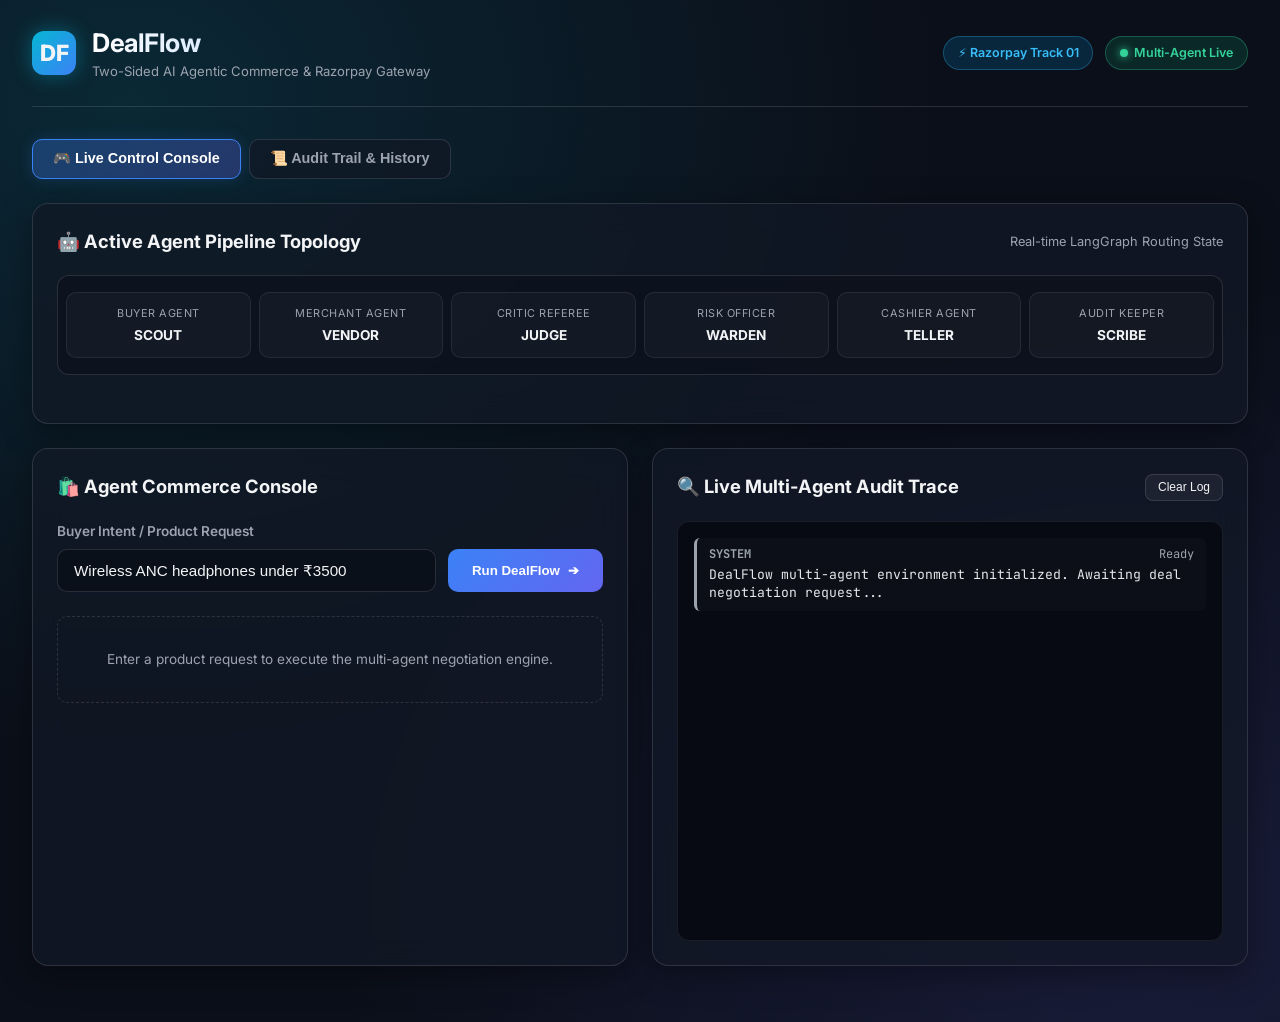
==== frontend/index.html @ 6ecedd01 "Initial commit of DealFlow platform for Razorpay AI Buildathon Track 01" ====
<!DOCTYPE html>
<html lang="en">
<head>
  <meta charset="UTF-8">
  <meta name="viewport" content="width=device-width, initial-scale=1.0">
  <title>DealFlow | Razorpay Agentic Commerce Platform</title>
  <link rel="stylesheet" href="styles.css">
  <link rel="preconnect" href="https://fonts.googleapis.com">
  <link rel="preconnect" href="https://fonts.gstatic.com" crossorigin>
  <link href="https://fonts.googleapis.com/css2?family=Inter:wght@400;500;600;700;800&family=JetBrains+Mono:wght@400;600;700&display=swap" rel="stylesheet">
</head>
<body>

  <div class="container">
    <!-- Header -->
    <header>
      <div class="logo-area">
        <div class="logo-icon">DF</div>
        <div class="logo-title">
          <h1>DealFlow</h1>
          <div class="logo-subtitle">Two-Sided AI Agentic Commerce & Razorpay Gateway</div>
        </div>
      </div>
      <div class="header-badges">
        <span class="badge badge-rzp">⚡ Razorpay Track 01</span>
        <span class="badge badge-live" id="llmStatusBadge"><span class="pulse-dot"></span> Multi-Agent Live</span>
      </div>
    </header>

    <!-- Navigation Tabs -->
    <div class="nav-tabs">
      <button class="tab-btn active" onclick="switchTab('dashboard')">🎮 Live Control Console</button>
      <button class="tab-btn" onclick="switchTab('history')">📜 Audit Trail & History</button>
    </div>

    <!-- TAB 1: Live Control Console -->
    <div id="tab-dashboard" class="tab-content">
      
      <!-- Multi-Agent Graph Diagram -->
      <div class="glass-card" style="margin-bottom: 1.5rem;">
        <div class="card-header">
          <div class="card-title">🤖 Active Agent Pipeline Topology</div>
          <span style="font-size: 0.8rem; color: var(--text-muted);">Real-time LangGraph Routing State</span>
        </div>

        <div class="agent-flow-graph">
          <div class="agent-node" id="node-SCOUT">
            <div class="node-role">Buyer Agent</div>
            <div class="node-name">SCOUT</div>
          </div>
          <div class="agent-node" id="node-VENDOR">
            <div class="node-role">Merchant Agent</div>
            <div class="node-name">VENDOR</div>
          </div>
          <div class="agent-node" id="node-JUDGE">
            <div class="node-role">Critic Referee</div>
            <div class="node-name">JUDGE</div>
          </div>
          <div class="agent-node" id="node-WARDEN">
            <div class="node-role">Risk Officer</div>
            <div class="node-name">WARDEN</div>
          </div>
          <div class="agent-node" id="node-TELLER">
            <div class="node-role">Cashier Agent</div>
            <div class="node-name">TELLER</div>
          </div>
          <div class="agent-node" id="node-SCRIBE">
            <div class="node-role">Audit Keeper</div>
            <div class="node-name">SCRIBE</div>
          </div>
        </div>
      </div>

      <!-- Main Layout Grid -->
      <div class="grid-main">
        
        <!-- Left Column: Input Console -->
        <div class="glass-card">
          <div class="card-header">
            <div class="card-title">🛍️ Agent Commerce Console</div>
          </div>

          <div class="prompt-area">
            <label for="promptInput">Buyer Intent / Product Request</label>
            <div class="input-group">
              <input type="text" id="promptInput" class="prompt-input" placeholder="e.g. Wireless ANC headphones under ₹3500" value="Wireless ANC headphones under ₹3500">
              <button id="negotiateBtn" class="btn-primary" onclick="runNegotiation()">
                <span>Run DealFlow</span> ➔
              </button>
            </div>
          </div>

          <!-- Negotiated Offer Output / Fallback Card -->
          <div id="outputArea" style="margin-top: 1.5rem;">
            <div style="font-size: 0.85rem; color: var(--text-muted); text-align: center; padding: 2rem; border: 1px dashed var(--border-glass); border-radius: 10px;">
              Enter a product request to execute the multi-agent negotiation engine.
            </div>
          </div>
        </div>

        <!-- Right Column: Live Decision Trace Log -->
        <div class="glass-card">
          <div class="card-header">
            <div class="card-title">🔍 Live Multi-Agent Audit Trace</div>
            <button class="chip-btn" onclick="clearConsole()" style="font-size: 0.75rem;">Clear Log</button>
          </div>

          <div id="logConsole" class="log-console">
            <div class="log-entry SYSTEM">
              <div class="log-header">
                <span class="log-agent">SYSTEM</span>
                <span>Ready</span>
              </div>
              <div class="log-msg">DealFlow multi-agent environment initialized. Awaiting deal negotiation request...</div>
            </div>
          </div>
        </div>

      </div>
    </div>

    <!-- TAB 2: Audit Trail & History -->
    <div id="tab-history" class="tab-content hidden">
      <div class="glass-card">
        <div class="card-header">
          <div class="card-title">📜 Historical Negotiation Audit Trail</div>
          <button class="btn-primary" onclick="loadHistory()" style="padding: 0.4rem 1rem; font-size: 0.82rem;">Refresh DB</button>
        </div>

        <table class="history-table">
          <thead>
            <tr>
              <th>ID</th>
              <th>Prompt</th>
              <th>Status</th>
              <th>Price (INR)</th>
              <th>Razorpay Order</th>
              <th>Loops</th>
              <th>Timestamp</th>
            </tr>
          </thead>
          <tbody id="historyBody">
            <tr>
              <td colspan="7" style="text-align: center; color: var(--text-muted); padding: 2rem;">Loading audit records from SQLite...</td>
            </tr>
          </tbody>
        </table>
      </div>
    </div>

  </div>

  <script src="app.js"></script>
</body>
</html>
---- frontend/styles.css ----
/* DealFlow Glassmorphic Design System - Dark Mode */
:root {
  --bg-dark: #0b0f19;
  --bg-card: rgba(18, 24, 38, 0.75);
  --bg-card-hover: rgba(26, 34, 54, 0.85);
  --border-glass: rgba(255, 255, 255, 0.12);
  --text-main: #f3f4f6;
  --text-muted: #9ca3af;
  --accent-cyan: #06b6d4;
  --accent-blue: #3b82f6;
  --accent-indigo: #6366f1;
  --accent-green: #10b981;
  --accent-amber: #f59e0b;
  --accent-rose: #f43f5e;
  --razorpay-blue: #0c2340;
  --razorpay-glow: #0284c7;
  --font-sans: 'Inter', system-ui, -apple-system, BlinkMacSystemFont, 'Segoe UI', Roboto, sans-serif;
  --font-mono: 'JetBrains Mono', 'Fira Code', Consolas, monospace;
}

* {
  box-sizing: border-box;
  margin: 0;
  padding: 0;
}

body {
  background-color: var(--bg-dark);
  background-image: 
    radial-gradient(at 10% 10%, rgba(6, 182, 212, 0.15) 0px, transparent 50%),
    radial-gradient(at 90% 90%, rgba(99, 102, 241, 0.15) 0px, transparent 50%);
  color: var(--text-main);
  font-family: var(--font-sans);
  min-height: 100vh;
  line-height: 1.5;
}

.container {
  max-width: 1400px;
  margin: 0 auto;
  padding: 1.5rem 2rem;
}

/* Header */
header {
  display: flex;
  justify-content: space-between;
  align-items: center;
  padding-bottom: 1.5rem;
  border-bottom: 1px solid var(--border-glass);
  margin-bottom: 2rem;
}

.logo-area {
  display: flex;
  align-items: center;
  gap: 1rem;
}

.logo-icon {
  width: 44px;
  height: 44px;
  background: linear-gradient(135deg, var(--accent-cyan), var(--accent-blue));
  border-radius: 12px;
  display: flex;
  align-items: center;
  justify-content: center;
  font-weight: 800;
  font-size: 1.4rem;
  box-shadow: 0 0 20px rgba(6, 182, 212, 0.4);
}

.logo-title h1 {
  font-size: 1.6rem;
  font-weight: 700;
  letter-spacing: -0.5px;
  background: linear-gradient(to right, #ffffff, #93c5fd);
  -webkit-background-clip: text;
  -webkit-text-fill-color: transparent;
}

.logo-subtitle {
  font-size: 0.82rem;
  color: var(--text-muted);
}

.header-badges {
  display: flex;
  align-items: center;
  gap: 0.75rem;
}

.badge {
  padding: 0.4rem 0.85rem;
  border-radius: 9999px;
  font-size: 0.78rem;
  font-weight: 600;
  display: inline-flex;
  align-items: center;
  gap: 0.4rem;
}

.badge-rzp {
  background: rgba(2, 132, 199, 0.2);
  color: #38bdf8;
  border: 1px solid rgba(56, 189, 248, 0.3);
}

.badge-live {
  background: rgba(16, 185, 129, 0.15);
  color: #34d399;
  border: 1px solid rgba(52, 211, 153, 0.3);
}

.pulse-dot {
  width: 8px;
  height: 8px;
  background-color: #34d399;
  border-radius: 50%;
  box-shadow: 0 0 8px #34d399;
  animation: pulse 1.8s infinite;
}

@keyframes pulse {
  0% { opacity: 0.4; transform: scale(0.9); }
  50% { opacity: 1; transform: scale(1.15); }
  100% { opacity: 0.4; transform: scale(0.9); }
}

/* Nav Tabs */
.nav-tabs {
  display: flex;
  gap: 0.5rem;
  margin-bottom: 1.5rem;
}

.tab-btn {
  background: var(--bg-card);
  border: 1px solid var(--border-glass);
  color: var(--text-muted);
  padding: 0.65rem 1.25rem;
  border-radius: 10px;
  cursor: pointer;
  font-size: 0.9rem;
  font-weight: 600;
  transition: all 0.2s ease;
}

.tab-btn:hover {
  color: var(--text-main);
  background: var(--bg-card-hover);
}

.tab-btn.active {
  color: #ffffff;
  background: linear-gradient(135deg, rgba(59, 130, 246, 0.3), rgba(99, 102, 241, 0.3));
  border-color: var(--accent-blue);
  box-shadow: 0 0 15px rgba(59, 130, 246, 0.2);
}

/* Layout Grid */
.grid-main {
  display: grid;
  grid-template-columns: 1fr 1fr;
  gap: 1.5rem;
  margin-bottom: 2rem;
}

@media (max-width: 1024px) {
  .grid-main {
    grid-template-columns: 1fr;
  }
}

/* Glass Card */
.glass-card {
  background: var(--bg-card);
  backdrop-filter: blur(16px);
  -webkit-backdrop-filter: blur(16px);
  border: 1px solid var(--border-glass);
  border-radius: 16px;
  padding: 1.5rem;
  box-shadow: 0 8px 32px 0 rgba(0, 0, 0, 0.37);
}

.card-header {
  display: flex;
  justify-content: space-between;
  align-items: center;
  margin-bottom: 1.25rem;
}

.card-title {
  font-size: 1.15rem;
  font-weight: 700;
  display: flex;
  align-items: center;
  gap: 0.5rem;
}

/* Multi-Agent Graph Diagram */
.agent-flow-graph {
  display: grid;
  grid-template-columns: repeat(6, 1fr);
  gap: 0.5rem;
  background: rgba(11, 15, 25, 0.6);
  border: 1px solid var(--border-glass);
  border-radius: 12px;
  padding: 1rem 0.5rem;
  margin-bottom: 1.5rem;
}

.agent-node {
  background: rgba(255, 255, 255, 0.03);
  border: 1px solid rgba(255, 255, 255, 0.08);
  border-radius: 10px;
  padding: 0.75rem 0.4rem;
  text-align: center;
  transition: all 0.3s ease;
  position: relative;
}

.agent-node .node-role {
  font-size: 0.68rem;
  color: var(--text-muted);
  text-transform: uppercase;
  letter-spacing: 0.5px;
}

.agent-node .node-name {
  font-size: 0.85rem;
  font-weight: 700;
  margin-top: 0.2rem;
}

.agent-node.active {
  border-color: var(--accent-cyan);
  background: rgba(6, 182, 212, 0.15);
  box-shadow: 0 0 15px rgba(6, 182, 212, 0.4);
  transform: translateY(-2px);
}

.agent-node.active .node-name {
  color: #67e8f9;
}

.agent-node.done {
  border-color: var(--accent-green);
  background: rgba(16, 185, 129, 0.1);
}

.agent-node.vetoed {
  border-color: var(--accent-rose);
  background: rgba(244, 63, 94, 0.15);
}

/* Prompt Form */
.prompt-area {
  margin-bottom: 1.25rem;
}

.prompt-area label {
  display: block;
  font-size: 0.85rem;
  font-weight: 600;
  color: var(--text-muted);
  margin-bottom: 0.5rem;
}

.input-group {
  display: flex;
  gap: 0.75rem;
}

.prompt-input {
  flex: 1;
  background: rgba(11, 15, 25, 0.8);
  border: 1px solid var(--border-glass);
  border-radius: 10px;
  padding: 0.75rem 1rem;
  color: var(--text-main);
  font-size: 0.95rem;
  outline: none;
  transition: border-color 0.2s;
}

.prompt-input:focus {
  border-color: var(--accent-cyan);
  box-shadow: 0 0 10px rgba(6, 182, 212, 0.2);
}

.btn-primary {
  background: linear-gradient(135deg, var(--accent-blue), var(--accent-indigo));
  border: none;
  color: #ffffff;
  padding: 0.75rem 1.5rem;
  border-radius: 10px;
  font-weight: 600;
  cursor: pointer;
  transition: all 0.2s ease;
  display: flex;
  align-items: center;
  gap: 0.5rem;
}

.btn-primary:hover {
  opacity: 0.92;
  box-shadow: 0 0 20px rgba(59, 130, 246, 0.4);
  transform: translateY(-1px);
}

.btn-primary:disabled {
  opacity: 0.5;
  cursor: not-allowed;
}

/* Scenario Chips */
.presets-label {
  font-size: 0.78rem;
  color: var(--text-muted);
  margin-bottom: 0.5rem;
}

.presets-container {
  display: flex;
  flex-wrap: wrap;
  gap: 0.5rem;
  margin-bottom: 1.25rem;
}

.chip-btn {
  background: rgba(255, 255, 255, 0.05);
  border: 1px solid var(--border-glass);
  color: var(--text-main);
  padding: 0.35rem 0.75rem;
  border-radius: 8px;
  font-size: 0.8rem;
  cursor: pointer;
  transition: all 0.2s ease;
}

.chip-btn:hover {
  background: rgba(255, 255, 255, 0.12);
  border-color: var(--accent-cyan);
}

/* Simulation Controls */
.sim-controls {
  display: flex;
  gap: 1.25rem;
  background: rgba(11, 15, 25, 0.5);
  padding: 0.75rem 1rem;
  border-radius: 10px;
  border: 1px dashed var(--border-glass);
}

.checkbox-label {
  display: flex;
  align-items: center;
  gap: 0.5rem;
  font-size: 0.82rem;
  color: var(--text-muted);
  cursor: pointer;
}

.checkbox-label input {
  accent-color: var(--accent-cyan);
  width: 16px;
  height: 16px;
}

/* Log Console */
.log-console {
  background: #070a12;
  border: 1px solid rgba(255, 255, 255, 0.08);
  border-radius: 12px;
  padding: 1rem;
  font-family: var(--font-mono);
  font-size: 0.82rem;
  height: 420px;
  overflow-y: auto;
  display: flex;
  flex-direction: column;
  gap: 0.6rem;
}

.log-entry {
  padding: 0.5rem 0.75rem;
  border-radius: 6px;
  background: rgba(255, 255, 255, 0.02);
  border-left: 3px solid var(--border-glass);
  line-height: 1.4;
}

.log-entry.SCOUT { border-left-color: var(--accent-cyan); }
.log-entry.VENDOR { border-left-color: var(--accent-blue); }
.log-entry.JUDGE { border-left-color: var(--accent-amber); }
.log-entry.WARDEN { border-left-color: var(--accent-indigo); }
.log-entry.TELLER { border-left-color: var(--accent-green); }
.log-entry.SCRIBE { border-left-color: #a855f7; }
.log-entry.SYSTEM { border-left-color: var(--text-muted); }
.log-entry.ERROR { border-left-color: var(--accent-rose); background: rgba(244, 63, 94, 0.08); }

.log-header {
  display: flex;
  justify-content: space-between;
  font-size: 0.75rem;
  color: var(--text-muted);
  margin-bottom: 0.2rem;
}

.log-agent {
  font-weight: 700;
}

.log-entry.SCOUT .log-agent { color: var(--accent-cyan); }
.log-entry.VENDOR .log-agent { color: var(--accent-blue); }
.log-entry.JUDGE .log-agent { color: var(--accent-amber); }
.log-entry.WARDEN .log-agent { color: var(--accent-indigo); }
.log-entry.TELLER .log-agent { color: var(--accent-green); }

.log-msg {
  color: #e5e7eb;
}

/* Result Offer Card */
.offer-card {
  background: linear-gradient(135deg, rgba(12, 35, 64, 0.6), rgba(18, 24, 38, 0.8));
  border: 1px solid rgba(56, 189, 248, 0.3);
  border-radius: 12px;
  padding: 1.25rem;
  margin-top: 1rem;
}

.offer-header {
  display: flex;
  justify-content: space-between;
  align-items: center;
  border-bottom: 1px solid var(--border-glass);
  padding-bottom: 0.75rem;
  margin-bottom: 0.75rem;
}

.product-row {
  display: flex;
  justify-content: space-between;
  align-items: center;
  margin-bottom: 0.5rem;
}

.product-name {
  font-size: 0.95rem;
  font-weight: 600;
}

.product-price {
  font-weight: 700;
  color: #38bdf8;
}

.upsell-box {
  background: rgba(6, 182, 212, 0.08);
  border: 1px dashed rgba(6, 182, 212, 0.3);
  border-radius: 8px;
  padding: 0.75rem;
  margin: 0.75rem 0;
}

.upsell-tag {
  font-size: 0.7rem;
  background: var(--accent-cyan);
  color: #000;
  font-weight: 800;
  padding: 0.15rem 0.4rem;
  border-radius: 4px;
  text-transform: uppercase;
  margin-bottom: 0.3rem;
  display: inline-block;
}

.total-row {
  display: flex;
  justify-content: space-between;
  align-items: center;
  font-size: 1.15rem;
  font-weight: 800;
  margin-top: 1rem;
  padding-top: 0.75rem;
  border-top: 1px solid var(--border-glass);
}

.total-amount {
  color: #34d399;
  font-size: 1.3rem;
}

.pay-btn {
  display: block;
  width: 100%;
  text-align: center;
  background: linear-gradient(135deg, #0284c7, #2563eb);
  color: #ffffff;
  font-weight: 700;
  padding: 0.85rem;
  border-radius: 10px;
  text-decoration: none;
  margin-top: 1rem;
  box-shadow: 0 0 20px rgba(2, 132, 199, 0.4);
  transition: all 0.2s ease;
}

.pay-btn:hover {
  background: linear-gradient(135deg, #0369a1, #1d4ed8);
  box-shadow: 0 0 25px rgba(2, 132, 199, 0.6);
}

.alert-fallback {
  background: rgba(244, 63, 94, 0.12);
  border: 1px solid rgba(244, 63, 94, 0.4);
  border-radius: 10px;
  padding: 1rem;
  color: #fecdd3;
  font-size: 0.88rem;
  margin-top: 1rem;
}

/* History Table */
.history-table {
  width: 100%;
  border-collapse: collapse;
  margin-top: 1rem;
}

.history-table th, .history-table td {
  padding: 0.75rem 1rem;
  text-align: left;
  border-bottom: 1px solid var(--border-glass);
  font-size: 0.85rem;
}

.history-table th {
  color: var(--text-muted);
  font-weight: 600;
}

/* Pitch Tab Q&A Accordion */
.pitch-card {
  background: var(--bg-card);
  border: 1px solid var(--border-glass);
  border-radius: 16px;
  padding: 2rem;
}

.pitch-section {
  margin-bottom: 2rem;
}

.pitch-section h3 {
  font-size: 1.25rem;
  color: #38bdf8;
  margin-bottom: 0.75rem;
  display: flex;
  align-items: center;
  gap: 0.5rem;
}

.pitch-grid {
  display: grid;
  grid-template-columns: repeat(auto-fit, minmax(300px, 1fr));
  gap: 1rem;
  margin-top: 1rem;
}

.pitch-box {
  background: rgba(11, 15, 25, 0.6);
  border: 1px solid var(--border-glass);
  border-radius: 12px;
  padding: 1.25rem;
}

.pitch-box h4 {
  font-size: 1rem;
  color: #f3f4f6;
  margin-bottom: 0.5rem;
}

.pitch-box p, .pitch-box ul {
  font-size: 0.88rem;
  color: var(--text-muted);
  line-height: 1.6;
}

.pitch-box ul {
  padding-left: 1.25rem;
}

.hidden {
  display: none !important;
}
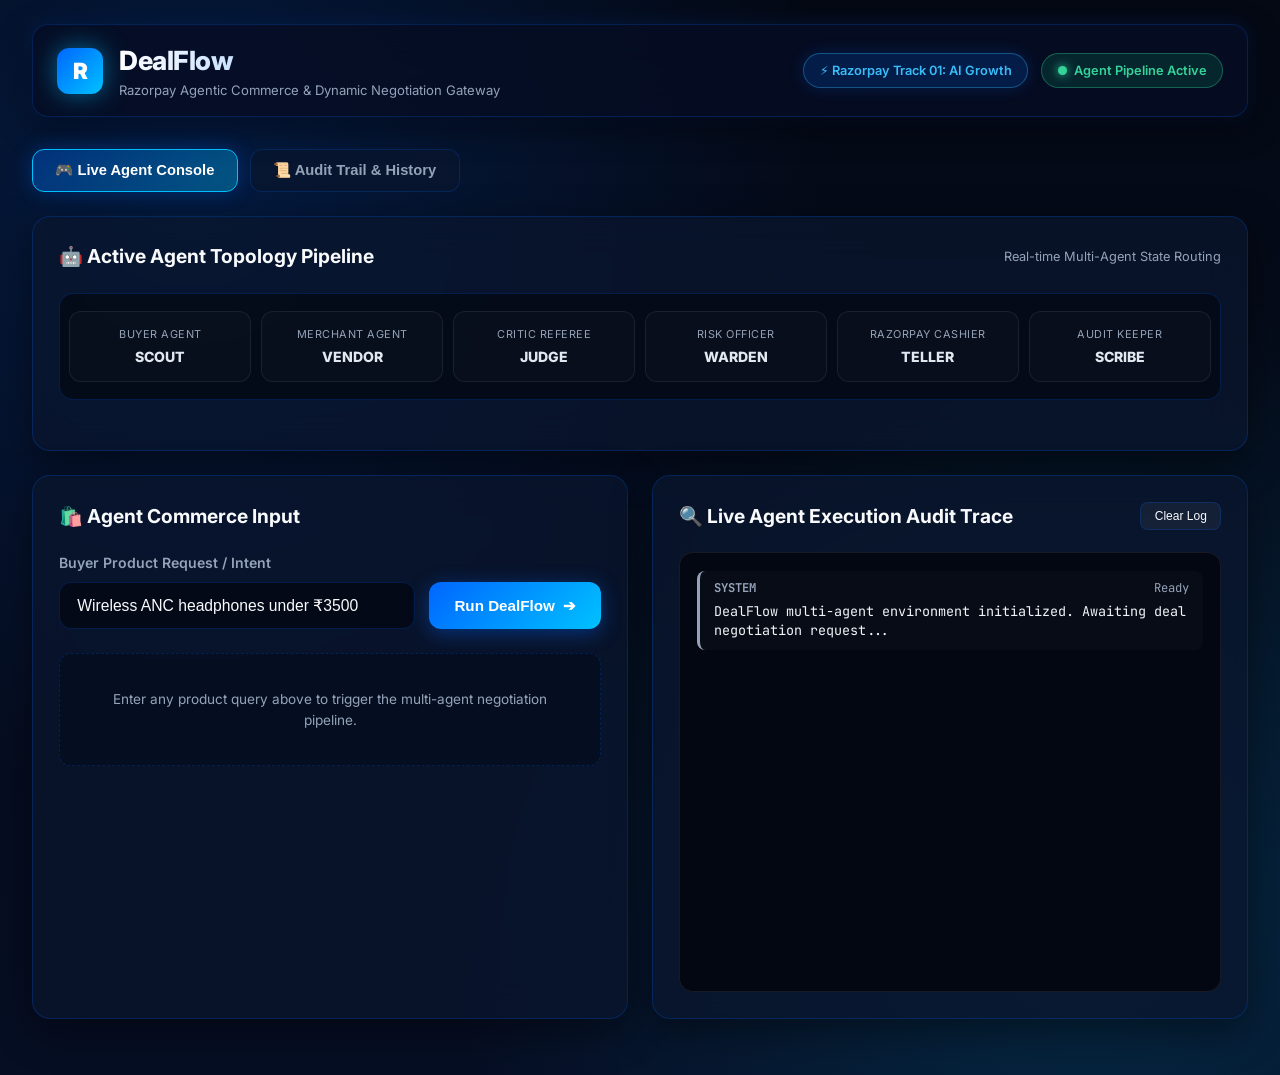
==== commit 361f81df: "Update DealFlow UI styling to mirror Razorpay official brand design language" ====
--- a/frontend/index.html
+++ b/frontend/index.html
@@ -7,29 +7,29 @@
   <link rel="stylesheet" href="styles.css">
   <link rel="preconnect" href="https://fonts.googleapis.com">
   <link rel="preconnect" href="https://fonts.gstatic.com" crossorigin>
-  <link href="https://fonts.googleapis.com/css2?family=Inter:wght@400;500;600;700;800&family=JetBrains+Mono:wght@400;600;700&display=swap" rel="stylesheet">
+  <link href="https://fonts.googleapis.com/css2?family=Inter:wght@400;500;600;700;800;900&family=JetBrains+Mono:wght@400;600;700&display=swap" rel="stylesheet">
 </head>
 <body>
 
   <div class="container">
-    <!-- Header -->
+    <!-- Razorpay Header -->
     <header>
       <div class="logo-area">
-        <div class="logo-icon">DF</div>
+        <div class="logo-icon">R</div>
         <div class="logo-title">
           <h1>DealFlow</h1>
-          <div class="logo-subtitle">Two-Sided AI Agentic Commerce & Razorpay Gateway</div>
+          <div class="logo-subtitle">Razorpay Agentic Commerce & Dynamic Negotiation Gateway</div>
         </div>
       </div>
       <div class="header-badges">
-        <span class="badge badge-rzp">⚡ Razorpay Track 01</span>
-        <span class="badge badge-live" id="llmStatusBadge"><span class="pulse-dot"></span> Multi-Agent Live</span>
+        <span class="badge badge-rzp">⚡ Razorpay Track 01: AI Growth</span>
+        <span class="badge badge-live" id="llmStatusBadge"><span class="pulse-dot"></span> Agent Pipeline Active</span>
       </div>
     </header>
 
     <!-- Navigation Tabs -->
     <div class="nav-tabs">
-      <button class="tab-btn active" onclick="switchTab('dashboard')">🎮 Live Control Console</button>
+      <button class="tab-btn active" onclick="switchTab('dashboard')">🎮 Live Agent Console</button>
       <button class="tab-btn" onclick="switchTab('history')">📜 Audit Trail & History</button>
     </div>
 
@@ -39,8 +39,8 @@
       <!-- Multi-Agent Graph Diagram -->
       <div class="glass-card" style="margin-bottom: 1.5rem;">
         <div class="card-header">
-          <div class="card-title">🤖 Active Agent Pipeline Topology</div>
-          <span style="font-size: 0.8rem; color: var(--text-muted);">Real-time LangGraph Routing State</span>
+          <div class="card-title">🤖 Active Agent Topology Pipeline</div>
+          <span style="font-size: 0.8rem; color: var(--text-muted);">Real-time Multi-Agent State Routing</span>
         </div>
 
         <div class="agent-flow-graph">
@@ -61,7 +61,7 @@
             <div class="node-name">WARDEN</div>
           </div>
           <div class="agent-node" id="node-TELLER">
-            <div class="node-role">Cashier Agent</div>
+            <div class="node-role">Razorpay Cashier</div>
             <div class="node-name">TELLER</div>
           </div>
           <div class="agent-node" id="node-SCRIBE">
@@ -77,11 +77,11 @@
         <!-- Left Column: Input Console -->
         <div class="glass-card">
           <div class="card-header">
-            <div class="card-title">🛍️ Agent Commerce Console</div>
+            <div class="card-title">🛍️ Agent Commerce Input</div>
           </div>
 
           <div class="prompt-area">
-            <label for="promptInput">Buyer Intent / Product Request</label>
+            <label for="promptInput">Buyer Product Request / Intent</label>
             <div class="input-group">
               <input type="text" id="promptInput" class="prompt-input" placeholder="e.g. Wireless ANC headphones under ₹3500" value="Wireless ANC headphones under ₹3500">
               <button id="negotiateBtn" class="btn-primary" onclick="runNegotiation()">
@@ -92,8 +92,8 @@
 
           <!-- Negotiated Offer Output / Fallback Card -->
           <div id="outputArea" style="margin-top: 1.5rem;">
-            <div style="font-size: 0.85rem; color: var(--text-muted); text-align: center; padding: 2rem; border: 1px dashed var(--border-glass); border-radius: 10px;">
-              Enter a product request to execute the multi-agent negotiation engine.
+            <div style="font-size: 0.85rem; color: var(--text-muted); text-align: center; padding: 2.2rem; border: 1px dashed var(--rzp-border); border-radius: 12px; background: rgba(4, 9, 20, 0.4);">
+              Enter any product query above to trigger the multi-agent negotiation pipeline.
             </div>
           </div>
         </div>
@@ -101,7 +101,7 @@
         <!-- Right Column: Live Decision Trace Log -->
         <div class="glass-card">
           <div class="card-header">
-            <div class="card-title">🔍 Live Multi-Agent Audit Trace</div>
+            <div class="card-title">🔍 Live Agent Execution Audit Trace</div>
             <button class="chip-btn" onclick="clearConsole()" style="font-size: 0.75rem;">Clear Log</button>
           </div>
 
@@ -124,7 +124,7 @@
       <div class="glass-card">
         <div class="card-header">
           <div class="card-title">📜 Historical Negotiation Audit Trail</div>
-          <button class="btn-primary" onclick="loadHistory()" style="padding: 0.4rem 1rem; font-size: 0.82rem;">Refresh DB</button>
+          <button class="btn-primary" onclick="loadHistory()" style="padding: 0.45rem 1.1rem; font-size: 0.82rem;">Refresh Records</button>
         </div>
 
         <table class="history-table">
--- a/frontend/styles.css
+++ b/frontend/styles.css
@@ -1,19 +1,20 @@
-/* DealFlow Glassmorphic Design System - Dark Mode */
+/* Razorpay Official Design System & Glassmorphism Theme for DealFlow */
+@import url('https://fonts.googleapis.com/css2?family=Inter:wght@300;400;500;600;700;800;900&family=JetBrains+Mono:wght@400;600;700&display=swap');
+
 :root {
-  --bg-dark: #0b0f19;
-  --bg-card: rgba(18, 24, 38, 0.75);
-  --bg-card-hover: rgba(26, 34, 54, 0.85);
-  --border-glass: rgba(255, 255, 255, 0.12);
-  --text-main: #f3f4f6;
-  --text-muted: #9ca3af;
-  --accent-cyan: #06b6d4;
-  --accent-blue: #3b82f6;
-  --accent-indigo: #6366f1;
-  --accent-green: #10b981;
-  --accent-amber: #f59e0b;
-  --accent-rose: #f43f5e;
-  --razorpay-blue: #0c2340;
-  --razorpay-glow: #0284c7;
+  --rzp-navy-dark: #040914;
+  --rzp-navy-card: rgba(10, 22, 46, 0.75);
+  --rzp-navy-hover: rgba(16, 35, 71, 0.85);
+  --rzp-blue-primary: #0066ff;
+  --rzp-blue-cyan: #00c2ff;
+  --rzp-blue-light: #38bdf8;
+  --rzp-green: #10b981;
+  --rzp-amber: #f59e0b;
+  --rzp-rose: #f43f5e;
+  --rzp-border: rgba(0, 102, 255, 0.22);
+  --rzp-border-hover: rgba(0, 194, 255, 0.5);
+  --text-main: #f8fafc;
+  --text-muted: #94a3b8;
   --font-sans: 'Inter', system-ui, -apple-system, BlinkMacSystemFont, 'Segoe UI', Roboto, sans-serif;
   --font-mono: 'JetBrains Mono', 'Fira Code', Consolas, monospace;
 }
@@ -25,10 +26,11 @@
 }
 
 body {
-  background-color: var(--bg-dark);
+  background-color: var(--rzp-navy-dark);
   background-image: 
-    radial-gradient(at 10% 10%, rgba(6, 182, 212, 0.15) 0px, transparent 50%),
-    radial-gradient(at 90% 90%, rgba(99, 102, 241, 0.15) 0px, transparent 50%);
+    radial-gradient(circle at 15% 15%, rgba(0, 102, 255, 0.18) 0px, transparent 45%),
+    radial-gradient(circle at 85% 85%, rgba(0, 194, 255, 0.15) 0px, transparent 45%),
+    linear-gradient(to bottom, #040914 0%, #060e24 100%);
   color: var(--text-main);
   font-family: var(--font-sans);
   min-height: 100vh;
@@ -36,19 +38,24 @@
 }
 
 .container {
-  max-width: 1400px;
+  max-width: 1440px;
   margin: 0 auto;
   padding: 1.5rem 2rem;
 }
 
-/* Header */
+/* Header - Razorpay Style */
 header {
   display: flex;
   justify-content: space-between;
   align-items: center;
-  padding-bottom: 1.5rem;
-  border-bottom: 1px solid var(--border-glass);
+  padding: 1rem 1.5rem;
+  background: rgba(6, 14, 36, 0.85);
+  backdrop-filter: blur(20px);
+  -webkit-backdrop-filter: blur(20px);
+  border: 1px solid var(--rzp-border);
+  border-radius: 16px;
   margin-bottom: 2rem;
+  box-shadow: 0 10px 30px rgba(0, 0, 0, 0.5), 0 0 20px rgba(0, 102, 255, 0.15);
 }
 
 .logo-area {
@@ -58,23 +65,24 @@
 }
 
 .logo-icon {
-  width: 44px;
-  height: 44px;
-  background: linear-gradient(135deg, var(--accent-cyan), var(--accent-blue));
+  width: 46px;
+  height: 46px;
+  background: linear-gradient(135deg, var(--rzp-blue-primary), var(--rzp-blue-cyan));
   border-radius: 12px;
   display: flex;
   align-items: center;
   justify-content: center;
+  font-weight: 900;
+  font-size: 1.4rem;
+  color: #ffffff;
+  box-shadow: 0 0 25px rgba(0, 194, 255, 0.5);
+}
+
+.logo-title h1 {
+  font-size: 1.65rem;
   font-weight: 800;
-  font-size: 1.4rem;
-  box-shadow: 0 0 20px rgba(6, 182, 212, 0.4);
-}
-
-.logo-title h1 {
-  font-size: 1.6rem;
-  font-weight: 700;
   letter-spacing: -0.5px;
-  background: linear-gradient(to right, #ffffff, #93c5fd);
+  background: linear-gradient(to right, #ffffff 0%, #93c5fd 60%, var(--rzp-blue-cyan) 100%);
   -webkit-background-clip: text;
   -webkit-text-fill-color: transparent;
 }
@@ -87,75 +95,77 @@
 .header-badges {
   display: flex;
   align-items: center;
-  gap: 0.75rem;
+  gap: 0.85rem;
 }
 
 .badge {
-  padding: 0.4rem 0.85rem;
+  padding: 0.45rem 0.95rem;
   border-radius: 9999px;
-  font-size: 0.78rem;
+  font-size: 0.8rem;
   font-weight: 600;
   display: inline-flex;
   align-items: center;
-  gap: 0.4rem;
+  gap: 0.45rem;
 }
 
 .badge-rzp {
-  background: rgba(2, 132, 199, 0.2);
+  background: rgba(0, 102, 255, 0.18);
   color: #38bdf8;
-  border: 1px solid rgba(56, 189, 248, 0.3);
+  border: 1px solid rgba(56, 189, 248, 0.35);
+  box-shadow: 0 0 15px rgba(0, 102, 255, 0.2);
 }
 
 .badge-live {
   background: rgba(16, 185, 129, 0.15);
   color: #34d399;
-  border: 1px solid rgba(52, 211, 153, 0.3);
+  border: 1px solid rgba(52, 211, 153, 0.35);
 }
 
 .pulse-dot {
-  width: 8px;
-  height: 8px;
+  width: 9px;
+  height: 9px;
   background-color: #34d399;
   border-radius: 50%;
-  box-shadow: 0 0 8px #34d399;
+  box-shadow: 0 0 10px #34d399;
   animation: pulse 1.8s infinite;
 }
 
 @keyframes pulse {
   0% { opacity: 0.4; transform: scale(0.9); }
-  50% { opacity: 1; transform: scale(1.15); }
+  50% { opacity: 1; transform: scale(1.2); }
   100% { opacity: 0.4; transform: scale(0.9); }
 }
 
 /* Nav Tabs */
 .nav-tabs {
   display: flex;
-  gap: 0.5rem;
+  gap: 0.75rem;
   margin-bottom: 1.5rem;
 }
 
 .tab-btn {
-  background: var(--bg-card);
-  border: 1px solid var(--border-glass);
+  background: var(--rzp-navy-card);
+  border: 1px solid var(--rzp-border);
   color: var(--text-muted);
-  padding: 0.65rem 1.25rem;
-  border-radius: 10px;
+  padding: 0.7rem 1.4rem;
+  border-radius: 12px;
   cursor: pointer;
-  font-size: 0.9rem;
+  font-size: 0.92rem;
   font-weight: 600;
-  transition: all 0.2s ease;
+  transition: all 0.25s ease;
 }
 
 .tab-btn:hover {
   color: var(--text-main);
-  background: var(--bg-card-hover);
+  background: var(--rzp-navy-hover);
+  border-color: var(--rzp-blue-cyan);
 }
 
 .tab-btn.active {
   color: #ffffff;
-  background: linear-gradient(135deg, rgba(59, 130, 246, 0.3), rgba(99, 102, 241, 0.3));
-  border-color: var(--accent-blue);
-  box-shadow: 0 0 15px rgba(59, 130, 246, 0.2);
+  background: linear-gradient(135deg, rgba(0, 102, 255, 0.35), rgba(0, 194, 255, 0.35));
+  border-color: var(--rzp-blue-cyan);
+  box-shadow: 0 0 20px rgba(0, 102, 255, 0.3);
 }
 
 /* Layout Grid */
@@ -174,50 +184,55 @@
 
 /* Glass Card */
 .glass-card {
-  background: var(--bg-card);
-  backdrop-filter: blur(16px);
-  -webkit-backdrop-filter: blur(16px);
-  border: 1px solid var(--border-glass);
-  border-radius: 16px;
-  padding: 1.5rem;
-  box-shadow: 0 8px 32px 0 rgba(0, 0, 0, 0.37);
+  background: var(--rzp-navy-card);
+  backdrop-filter: blur(20px);
+  -webkit-backdrop-filter: blur(20px);
+  border: 1px solid var(--rzp-border);
+  border-radius: 18px;
+  padding: 1.6rem;
+  box-shadow: 0 12px 40px rgba(0, 0, 0, 0.45);
+  transition: border-color 0.3s ease;
+}
+
+.glass-card:hover {
+  border-color: var(--rzp-border-hover);
 }
 
 .card-header {
   display: flex;
   justify-content: space-between;
   align-items: center;
-  margin-bottom: 1.25rem;
+  margin-bottom: 1.35rem;
 }
 
 .card-title {
-  font-size: 1.15rem;
+  font-size: 1.2rem;
   font-weight: 700;
   display: flex;
   align-items: center;
-  gap: 0.5rem;
+  gap: 0.6rem;
+  color: #f8fafc;
 }
 
 /* Multi-Agent Graph Diagram */
 .agent-flow-graph {
   display: grid;
   grid-template-columns: repeat(6, 1fr);
-  gap: 0.5rem;
-  background: rgba(11, 15, 25, 0.6);
-  border: 1px solid var(--border-glass);
-  border-radius: 12px;
-  padding: 1rem 0.5rem;
+  gap: 0.6rem;
+  background: rgba(4, 9, 20, 0.8);
+  border: 1px solid var(--rzp-border);
+  border-radius: 14px;
+  padding: 1.1rem 0.6rem;
   margin-bottom: 1.5rem;
 }
 
 .agent-node {
-  background: rgba(255, 255, 255, 0.03);
-  border: 1px solid rgba(255, 255, 255, 0.08);
-  border-radius: 10px;
-  padding: 0.75rem 0.4rem;
+  background: rgba(255, 255, 255, 0.02);
+  border: 1px solid rgba(255, 255, 255, 0.07);
+  border-radius: 12px;
+  padding: 0.85rem 0.5rem;
   text-align: center;
   transition: all 0.3s ease;
-  position: relative;
 }
 
 .agent-node .node-role {
@@ -228,30 +243,31 @@
 }
 
 .agent-node .node-name {
-  font-size: 0.85rem;
-  font-weight: 700;
-  margin-top: 0.2rem;
+  font-size: 0.88rem;
+  font-weight: 800;
+  margin-top: 0.25rem;
+  color: #e2e8f0;
 }
 
 .agent-node.active {
-  border-color: var(--accent-cyan);
-  background: rgba(6, 182, 212, 0.15);
-  box-shadow: 0 0 15px rgba(6, 182, 212, 0.4);
+  border-color: var(--rzp-blue-cyan);
+  background: rgba(0, 194, 255, 0.18);
+  box-shadow: 0 0 20px rgba(0, 194, 255, 0.45);
   transform: translateY(-2px);
 }
 
 .agent-node.active .node-name {
-  color: #67e8f9;
+  color: #38bdf8;
 }
 
 .agent-node.done {
-  border-color: var(--accent-green);
-  background: rgba(16, 185, 129, 0.1);
+  border-color: var(--rzp-green);
+  background: rgba(16, 185, 129, 0.12);
 }
 
 .agent-node.vetoed {
-  border-color: var(--accent-rose);
-  background: rgba(244, 63, 94, 0.15);
+  border-color: var(--rzp-rose);
+  background: rgba(244, 63, 94, 0.18);
 }
 
 /* Prompt Form */
@@ -261,51 +277,53 @@
 
 .prompt-area label {
   display: block;
-  font-size: 0.85rem;
+  font-size: 0.88rem;
   font-weight: 600;
   color: var(--text-muted);
-  margin-bottom: 0.5rem;
+  margin-bottom: 0.55rem;
 }
 
 .input-group {
   display: flex;
-  gap: 0.75rem;
+  gap: 0.85rem;
 }
 
 .prompt-input {
   flex: 1;
-  background: rgba(11, 15, 25, 0.8);
-  border: 1px solid var(--border-glass);
-  border-radius: 10px;
-  padding: 0.75rem 1rem;
+  background: rgba(4, 9, 20, 0.85);
+  border: 1px solid var(--rzp-border);
+  border-radius: 12px;
+  padding: 0.85rem 1.1rem;
   color: var(--text-main);
-  font-size: 0.95rem;
+  font-size: 0.98rem;
   outline: none;
-  transition: border-color 0.2s;
+  transition: all 0.25s ease;
 }
 
 .prompt-input:focus {
-  border-color: var(--accent-cyan);
-  box-shadow: 0 0 10px rgba(6, 182, 212, 0.2);
+  border-color: var(--rzp-blue-cyan);
+  box-shadow: 0 0 15px rgba(0, 194, 255, 0.3);
 }
 
 .btn-primary {
-  background: linear-gradient(135deg, var(--accent-blue), var(--accent-indigo));
+  background: linear-gradient(135deg, var(--rzp-blue-primary) 0%, var(--rzp-blue-cyan) 100%);
   border: none;
   color: #ffffff;
-  padding: 0.75rem 1.5rem;
-  border-radius: 10px;
-  font-weight: 600;
+  padding: 0.85rem 1.6rem;
+  border-radius: 12px;
+  font-weight: 700;
+  font-size: 0.95rem;
   cursor: pointer;
-  transition: all 0.2s ease;
+  transition: all 0.25s ease;
   display: flex;
   align-items: center;
   gap: 0.5rem;
+  box-shadow: 0 4px 20px rgba(0, 102, 255, 0.4);
 }
 
 .btn-primary:hover {
-  opacity: 0.92;
-  box-shadow: 0 0 20px rgba(59, 130, 246, 0.4);
+  opacity: 0.94;
+  box-shadow: 0 0 25px rgba(0, 194, 255, 0.6);
   transform: translateY(-1px);
 }
 
@@ -314,213 +332,159 @@
   cursor: not-allowed;
 }
 
-/* Scenario Chips */
-.presets-label {
-  font-size: 0.78rem;
-  color: var(--text-muted);
-  margin-bottom: 0.5rem;
-}
-
-.presets-container {
-  display: flex;
-  flex-wrap: wrap;
-  gap: 0.5rem;
-  margin-bottom: 1.25rem;
-}
-
-.chip-btn {
-  background: rgba(255, 255, 255, 0.05);
-  border: 1px solid var(--border-glass);
-  color: var(--text-main);
-  padding: 0.35rem 0.75rem;
-  border-radius: 8px;
-  font-size: 0.8rem;
-  cursor: pointer;
-  transition: all 0.2s ease;
-}
-
-.chip-btn:hover {
-  background: rgba(255, 255, 255, 0.12);
-  border-color: var(--accent-cyan);
-}
-
-/* Simulation Controls */
-.sim-controls {
-  display: flex;
-  gap: 1.25rem;
-  background: rgba(11, 15, 25, 0.5);
-  padding: 0.75rem 1rem;
-  border-radius: 10px;
-  border: 1px dashed var(--border-glass);
-}
-
-.checkbox-label {
-  display: flex;
-  align-items: center;
-  gap: 0.5rem;
-  font-size: 0.82rem;
-  color: var(--text-muted);
-  cursor: pointer;
-}
-
-.checkbox-label input {
-  accent-color: var(--accent-cyan);
-  width: 16px;
-  height: 16px;
-}
-
 /* Log Console */
 .log-console {
-  background: #070a12;
+  background: #030712;
   border: 1px solid rgba(255, 255, 255, 0.08);
-  border-radius: 12px;
-  padding: 1rem;
+  border-radius: 14px;
+  padding: 1.1rem;
   font-family: var(--font-mono);
-  font-size: 0.82rem;
-  height: 420px;
+  font-size: 0.84rem;
+  height: 440px;
   overflow-y: auto;
   display: flex;
   flex-direction: column;
-  gap: 0.6rem;
+  gap: 0.75rem;
 }
 
 .log-entry {
-  padding: 0.5rem 0.75rem;
-  border-radius: 6px;
+  padding: 0.6rem 0.85rem;
+  border-radius: 8px;
   background: rgba(255, 255, 255, 0.02);
-  border-left: 3px solid var(--border-glass);
-  line-height: 1.4;
-}
-
-.log-entry.SCOUT { border-left-color: var(--accent-cyan); }
-.log-entry.VENDOR { border-left-color: var(--accent-blue); }
-.log-entry.JUDGE { border-left-color: var(--accent-amber); }
-.log-entry.WARDEN { border-left-color: var(--accent-indigo); }
-.log-entry.TELLER { border-left-color: var(--accent-green); }
-.log-entry.SCRIBE { border-left-color: #a855f7; }
+  border-left: 3.5px solid var(--rzp-border);
+  line-height: 1.45;
+}
+
+.log-entry.SCOUT { border-left-color: var(--rzp-blue-cyan); }
+.log-entry.VENDOR { border-left-color: var(--rzp-blue-primary); }
+.log-entry.JUDGE { border-left-color: var(--rzp-amber); }
+.log-entry.WARDEN { border-left-color: #818cf8; }
+.log-entry.TELLER { border-left-color: var(--rzp-green); }
+.log-entry.SCRIBE { border-left-color: #c084fc; }
 .log-entry.SYSTEM { border-left-color: var(--text-muted); }
-.log-entry.ERROR { border-left-color: var(--accent-rose); background: rgba(244, 63, 94, 0.08); }
 
 .log-header {
   display: flex;
   justify-content: space-between;
-  font-size: 0.75rem;
+  font-size: 0.76rem;
   color: var(--text-muted);
-  margin-bottom: 0.2rem;
+  margin-bottom: 0.25rem;
 }
 
 .log-agent {
   font-weight: 700;
 }
 
-.log-entry.SCOUT .log-agent { color: var(--accent-cyan); }
-.log-entry.VENDOR .log-agent { color: var(--accent-blue); }
-.log-entry.JUDGE .log-agent { color: var(--accent-amber); }
-.log-entry.WARDEN .log-agent { color: var(--accent-indigo); }
-.log-entry.TELLER .log-agent { color: var(--accent-green); }
+.log-entry.SCOUT .log-agent { color: var(--rzp-blue-cyan); }
+.log-entry.VENDOR .log-agent { color: #60a5fa; }
+.log-entry.JUDGE .log-agent { color: var(--rzp-amber); }
+.log-entry.WARDEN .log-agent { color: #a5b4fc; }
+.log-entry.TELLER .log-agent { color: #34d399; }
 
 .log-msg {
-  color: #e5e7eb;
+  color: #f1f5f9;
 }
 
 /* Result Offer Card */
 .offer-card {
-  background: linear-gradient(135deg, rgba(12, 35, 64, 0.6), rgba(18, 24, 38, 0.8));
-  border: 1px solid rgba(56, 189, 248, 0.3);
-  border-radius: 12px;
-  padding: 1.25rem;
+  background: linear-gradient(135deg, rgba(12, 31, 64, 0.85) 0%, rgba(6, 14, 36, 0.95) 100%);
+  border: 1px solid rgba(0, 194, 255, 0.4);
+  border-radius: 14px;
+  padding: 1.4rem;
   margin-top: 1rem;
+  box-shadow: 0 10px 30px rgba(0, 0, 0, 0.4), 0 0 20px rgba(0, 102, 255, 0.2);
 }
 
 .offer-header {
   display: flex;
   justify-content: space-between;
   align-items: center;
-  border-bottom: 1px solid var(--border-glass);
-  padding-bottom: 0.75rem;
-  margin-bottom: 0.75rem;
+  border-bottom: 1px solid rgba(255, 255, 255, 0.1);
+  padding-bottom: 0.85rem;
+  margin-bottom: 0.85rem;
 }
 
 .product-row {
   display: flex;
   justify-content: space-between;
   align-items: center;
-  margin-bottom: 0.5rem;
+  margin-bottom: 0.55rem;
 }
 
 .product-name {
-  font-size: 0.95rem;
+  font-size: 0.98rem;
   font-weight: 600;
 }
 
 .product-price {
   font-weight: 700;
-  color: #38bdf8;
+  color: var(--rzp-blue-light);
 }
 
 .upsell-box {
-  background: rgba(6, 182, 212, 0.08);
-  border: 1px dashed rgba(6, 182, 212, 0.3);
-  border-radius: 8px;
-  padding: 0.75rem;
-  margin: 0.75rem 0;
+  background: rgba(0, 194, 255, 0.08);
+  border: 1px dashed rgba(0, 194, 255, 0.35);
+  border-radius: 10px;
+  padding: 0.85rem;
+  margin: 0.85rem 0;
 }
 
 .upsell-tag {
-  font-size: 0.7rem;
-  background: var(--accent-cyan);
-  color: #000;
+  font-size: 0.72rem;
+  background: var(--rzp-blue-cyan);
+  color: #000000;
+  font-weight: 900;
+  padding: 0.18rem 0.5rem;
+  border-radius: 5px;
+  text-transform: uppercase;
+  margin-bottom: 0.35rem;
+  display: inline-block;
+}
+
+.total-row {
+  display: flex;
+  justify-content: space-between;
+  align-items: center;
+  font-size: 1.2rem;
   font-weight: 800;
-  padding: 0.15rem 0.4rem;
-  border-radius: 4px;
-  text-transform: uppercase;
-  margin-bottom: 0.3rem;
-  display: inline-block;
-}
-
-.total-row {
-  display: flex;
-  justify-content: space-between;
-  align-items: center;
-  font-size: 1.15rem;
-  font-weight: 800;
-  margin-top: 1rem;
-  padding-top: 0.75rem;
-  border-top: 1px solid var(--border-glass);
+  margin-top: 1.1rem;
+  padding-top: 0.85rem;
+  border-top: 1px solid rgba(255, 255, 255, 0.1);
 }
 
 .total-amount {
   color: #34d399;
-  font-size: 1.3rem;
+  font-size: 1.4rem;
 }
 
 .pay-btn {
   display: block;
   width: 100%;
   text-align: center;
-  background: linear-gradient(135deg, #0284c7, #2563eb);
+  background: linear-gradient(135deg, var(--rzp-blue-primary) 0%, var(--rzp-blue-cyan) 100%);
   color: #ffffff;
-  font-weight: 700;
-  padding: 0.85rem;
-  border-radius: 10px;
+  font-weight: 800;
+  font-size: 1.05rem;
+  padding: 0.95rem;
+  border-radius: 12px;
   text-decoration: none;
-  margin-top: 1rem;
-  box-shadow: 0 0 20px rgba(2, 132, 199, 0.4);
-  transition: all 0.2s ease;
+  margin-top: 1.2rem;
+  box-shadow: 0 4px 25px rgba(0, 102, 255, 0.5);
+  transition: all 0.25s ease;
 }
 
 .pay-btn:hover {
-  background: linear-gradient(135deg, #0369a1, #1d4ed8);
-  box-shadow: 0 0 25px rgba(2, 132, 199, 0.6);
+  box-shadow: 0 0 30px rgba(0, 194, 255, 0.7);
+  transform: translateY(-1px);
 }
 
 .alert-fallback {
-  background: rgba(244, 63, 94, 0.12);
-  border: 1px solid rgba(244, 63, 94, 0.4);
-  border-radius: 10px;
-  padding: 1rem;
+  background: rgba(244, 63, 94, 0.14);
+  border: 1px solid rgba(244, 63, 94, 0.45);
+  border-radius: 12px;
+  padding: 1.1rem;
   color: #fecdd3;
-  font-size: 0.88rem;
+  font-size: 0.9rem;
   margin-top: 1rem;
 }
 
@@ -532,10 +496,10 @@
 }
 
 .history-table th, .history-table td {
-  padding: 0.75rem 1rem;
+  padding: 0.85rem 1.1rem;
   text-align: left;
-  border-bottom: 1px solid var(--border-glass);
-  font-size: 0.85rem;
+  border-bottom: 1px solid rgba(255, 255, 255, 0.08);
+  font-size: 0.88rem;
 }
 
 .history-table th {
@@ -543,55 +507,20 @@
   font-weight: 600;
 }
 
-/* Pitch Tab Q&A Accordion */
-.pitch-card {
-  background: var(--bg-card);
-  border: 1px solid var(--border-glass);
-  border-radius: 16px;
-  padding: 2rem;
-}
-
-.pitch-section {
-  margin-bottom: 2rem;
-}
-
-.pitch-section h3 {
-  font-size: 1.25rem;
-  color: #38bdf8;
-  margin-bottom: 0.75rem;
-  display: flex;
-  align-items: center;
-  gap: 0.5rem;
-}
-
-.pitch-grid {
-  display: grid;
-  grid-template-columns: repeat(auto-fit, minmax(300px, 1fr));
-  gap: 1rem;
-  margin-top: 1rem;
-}
-
-.pitch-box {
-  background: rgba(11, 15, 25, 0.6);
-  border: 1px solid var(--border-glass);
-  border-radius: 12px;
-  padding: 1.25rem;
-}
-
-.pitch-box h4 {
-  font-size: 1rem;
-  color: #f3f4f6;
-  margin-bottom: 0.5rem;
-}
-
-.pitch-box p, .pitch-box ul {
-  font-size: 0.88rem;
-  color: var(--text-muted);
-  line-height: 1.6;
-}
-
-.pitch-box ul {
-  padding-left: 1.25rem;
+.chip-btn {
+  background: rgba(255, 255, 255, 0.05);
+  border: 1px solid var(--rzp-border);
+  color: var(--text-main);
+  padding: 0.4rem 0.85rem;
+  border-radius: 8px;
+  font-size: 0.82rem;
+  cursor: pointer;
+  transition: all 0.2s ease;
+}
+
+.chip-btn:hover {
+  background: rgba(255, 255, 255, 0.12);
+  border-color: var(--rzp-blue-cyan);
 }
 
 .hidden {
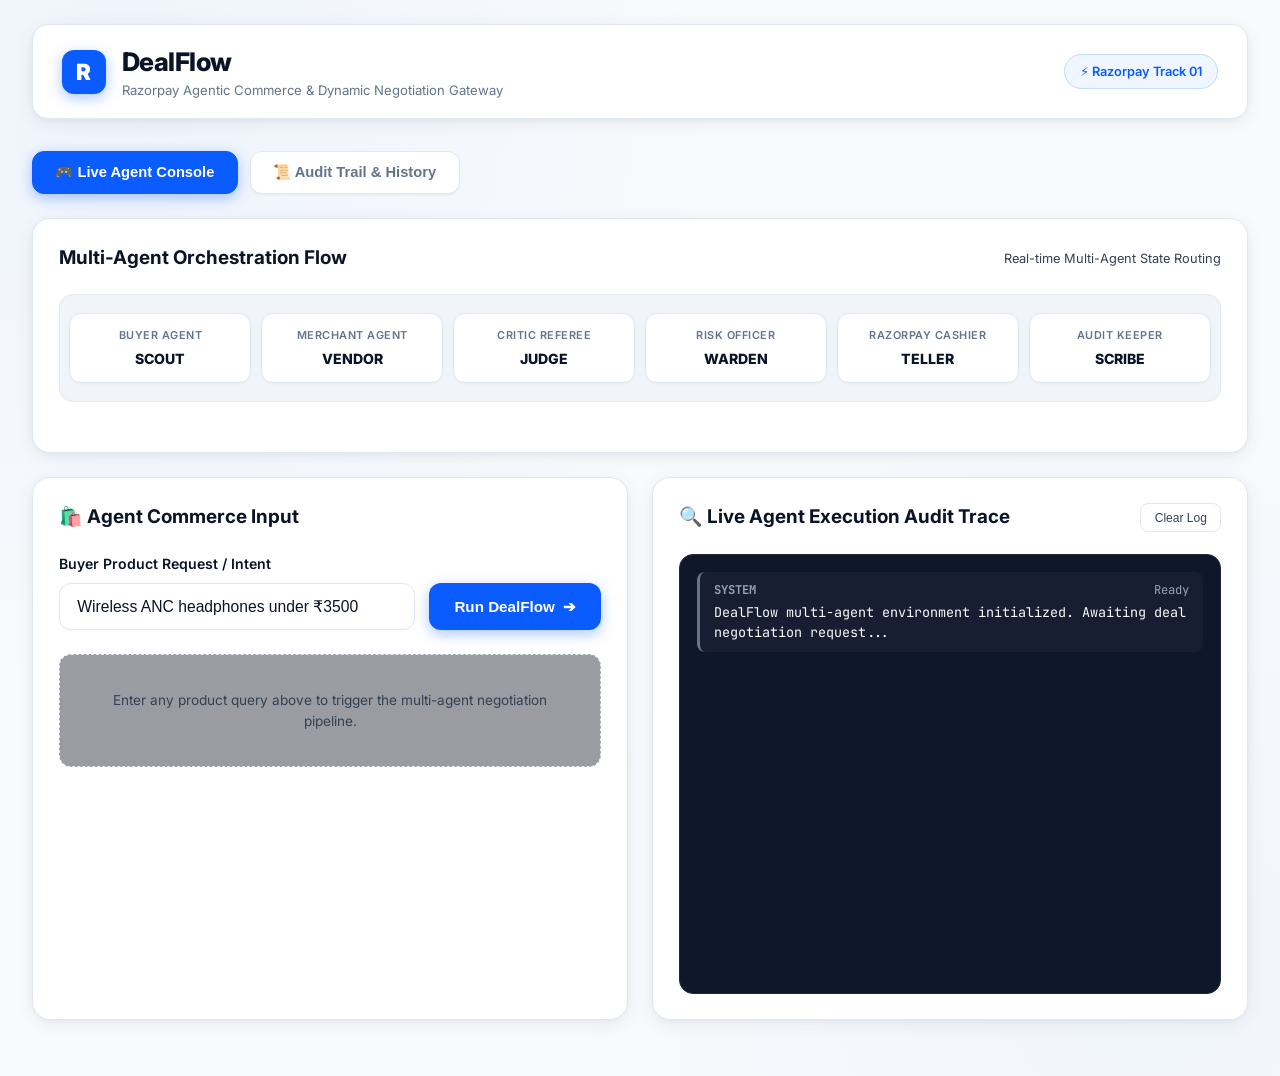
==== commit 37c76b0b: "Remove top right badge and rename topology header to Multi-Agent Orchestration Flow without emoji" ====
--- a/frontend/index.html
+++ b/frontend/index.html
@@ -22,8 +22,7 @@
         </div>
       </div>
       <div class="header-badges">
-        <span class="badge badge-rzp">⚡ Razorpay Track 01: AI Growth</span>
-        <span class="badge badge-live" id="llmStatusBadge"><span class="pulse-dot"></span> Agent Pipeline Active</span>
+        <span class="badge badge-rzp">⚡ Razorpay Track 01</span>
       </div>
     </header>
 
@@ -39,7 +38,7 @@
       <!-- Multi-Agent Graph Diagram -->
       <div class="glass-card" style="margin-bottom: 1.5rem;">
         <div class="card-header">
-          <div class="card-title">🤖 Active Agent Topology Pipeline</div>
+          <div class="card-title">Multi-Agent Orchestration Flow</div>
           <span style="font-size: 0.8rem; color: var(--text-muted);">Real-time Multi-Agent State Routing</span>
         </div>
 
--- a/frontend/styles.css
+++ b/frontend/styles.css
@@ -1,20 +1,23 @@
-/* Razorpay Official Design System & Glassmorphism Theme for DealFlow */
+/* Razorpay Official Light Mode Design System - razorpay.com Exact Theme */
 @import url('https://fonts.googleapis.com/css2?family=Inter:wght@300;400;500;600;700;800;900&family=JetBrains+Mono:wght@400;600;700&display=swap');
 
 :root {
-  --rzp-navy-dark: #040914;
-  --rzp-navy-card: rgba(10, 22, 46, 0.75);
-  --rzp-navy-hover: rgba(16, 35, 71, 0.85);
-  --rzp-blue-primary: #0066ff;
-  --rzp-blue-cyan: #00c2ff;
-  --rzp-blue-light: #38bdf8;
+  --rzp-bg-body: #f8fafc;
+  --rzp-bg-card: #ffffff;
+  --rzp-bg-subtle: #f1f5f9;
+  --rzp-blue-primary: #0b5cff;
+  --rzp-blue-hover: #0047cc;
+  --rzp-blue-light: #eff6ff;
+  --rzp-blue-border: #bfdbfe;
+  --rzp-navy-heading: #0b1426;
+  --rzp-text-body: #334155;
+  --rzp-text-muted: #64748b;
   --rzp-green: #10b981;
   --rzp-amber: #f59e0b;
-  --rzp-rose: #f43f5e;
-  --rzp-border: rgba(0, 102, 255, 0.22);
-  --rzp-border-hover: rgba(0, 194, 255, 0.5);
-  --text-main: #f8fafc;
-  --text-muted: #94a3b8;
+  --rzp-rose: #ef4444;
+  --rzp-border: #e2e8f0;
+  --rzp-shadow: 0 4px 20px -2px rgba(11, 20, 38, 0.08), 0 2px 6px -1px rgba(11, 20, 38, 0.04);
+  --rzp-shadow-hover: 0 12px 30px -4px rgba(11, 20, 38, 0.12), 0 4px 12px -2px rgba(11, 20, 38, 0.06);
   --font-sans: 'Inter', system-ui, -apple-system, BlinkMacSystemFont, 'Segoe UI', Roboto, sans-serif;
   --font-mono: 'JetBrains Mono', 'Fira Code', Consolas, monospace;
 }
@@ -26,36 +29,33 @@
 }
 
 body {
-  background-color: var(--rzp-navy-dark);
+  background-color: var(--rzp-bg-body);
   background-image: 
-    radial-gradient(circle at 15% 15%, rgba(0, 102, 255, 0.18) 0px, transparent 45%),
-    radial-gradient(circle at 85% 85%, rgba(0, 194, 255, 0.15) 0px, transparent 45%),
-    linear-gradient(to bottom, #040914 0%, #060e24 100%);
-  color: var(--text-main);
+    radial-gradient(circle at 10% 10%, rgba(11, 92, 255, 0.04) 0px, transparent 40%),
+    radial-gradient(circle at 90% 90%, rgba(11, 92, 255, 0.03) 0px, transparent 40%);
+  color: var(--rzp-text-body);
   font-family: var(--font-sans);
   min-height: 100vh;
   line-height: 1.5;
 }
 
 .container {
-  max-width: 1440px;
+  max-width: 1400px;
   margin: 0 auto;
   padding: 1.5rem 2rem;
 }
 
-/* Header - Razorpay Style */
+/* Header - Razorpay Official Light Header */
 header {
   display: flex;
   justify-content: space-between;
   align-items: center;
-  padding: 1rem 1.5rem;
-  background: rgba(6, 14, 36, 0.85);
-  backdrop-filter: blur(20px);
-  -webkit-backdrop-filter: blur(20px);
+  padding: 1.1rem 1.8rem;
+  background: #ffffff;
   border: 1px solid var(--rzp-border);
   border-radius: 16px;
   margin-bottom: 2rem;
-  box-shadow: 0 10px 30px rgba(0, 0, 0, 0.5), 0 0 20px rgba(0, 102, 255, 0.15);
+  box-shadow: var(--rzp-shadow);
 }
 
 .logo-area {
@@ -65,9 +65,9 @@
 }
 
 .logo-icon {
-  width: 46px;
-  height: 46px;
-  background: linear-gradient(135deg, var(--rzp-blue-primary), var(--rzp-blue-cyan));
+  width: 44px;
+  height: 44px;
+  background: var(--rzp-blue-primary);
   border-radius: 12px;
   display: flex;
   align-items: center;
@@ -75,21 +75,19 @@
   font-weight: 900;
   font-size: 1.4rem;
   color: #ffffff;
-  box-shadow: 0 0 25px rgba(0, 194, 255, 0.5);
+  box-shadow: 0 4px 14px rgba(11, 92, 255, 0.35);
 }
 
 .logo-title h1 {
-  font-size: 1.65rem;
+  font-size: 1.6rem;
   font-weight: 800;
   letter-spacing: -0.5px;
-  background: linear-gradient(to right, #ffffff 0%, #93c5fd 60%, var(--rzp-blue-cyan) 100%);
-  -webkit-background-clip: text;
-  -webkit-text-fill-color: transparent;
+  color: var(--rzp-navy-heading);
 }
 
 .logo-subtitle {
   font-size: 0.82rem;
-  color: var(--text-muted);
+  color: var(--rzp-text-muted);
 }
 
 .header-badges {
@@ -109,31 +107,30 @@
 }
 
 .badge-rzp {
-  background: rgba(0, 102, 255, 0.18);
-  color: #38bdf8;
-  border: 1px solid rgba(56, 189, 248, 0.35);
-  box-shadow: 0 0 15px rgba(0, 102, 255, 0.2);
+  background: var(--rzp-blue-light);
+  color: var(--rzp-blue-primary);
+  border: 1px solid var(--rzp-blue-border);
 }
 
 .badge-live {
-  background: rgba(16, 185, 129, 0.15);
-  color: #34d399;
-  border: 1px solid rgba(52, 211, 153, 0.35);
+  background: #ecfdf5;
+  color: #047857;
+  border: 1px solid #a7f3d0;
 }
 
 .pulse-dot {
   width: 9px;
   height: 9px;
-  background-color: #34d399;
+  background-color: #10b981;
   border-radius: 50%;
-  box-shadow: 0 0 10px #34d399;
+  box-shadow: 0 0 8px #10b981;
   animation: pulse 1.8s infinite;
 }
 
 @keyframes pulse {
-  0% { opacity: 0.4; transform: scale(0.9); }
+  0% { opacity: 0.5; transform: scale(0.95); }
   50% { opacity: 1; transform: scale(1.2); }
-  100% { opacity: 0.4; transform: scale(0.9); }
+  100% { opacity: 0.5; transform: scale(0.95); }
 }
 
 /* Nav Tabs */
@@ -144,28 +141,29 @@
 }
 
 .tab-btn {
-  background: var(--rzp-navy-card);
-  border: 1px solid var(--rzp-border);
-  color: var(--text-muted);
+  background: #ffffff;
+  border: 1px solid var(--rzp-border);
+  color: var(--rzp-text-muted);
   padding: 0.7rem 1.4rem;
   border-radius: 12px;
   cursor: pointer;
   font-size: 0.92rem;
   font-weight: 600;
-  transition: all 0.25s ease;
+  transition: all 0.2s ease;
+  box-shadow: 0 1px 3px rgba(0, 0, 0, 0.05);
 }
 
 .tab-btn:hover {
-  color: var(--text-main);
-  background: var(--rzp-navy-hover);
-  border-color: var(--rzp-blue-cyan);
+  color: var(--rzp-navy-heading);
+  background: var(--rzp-bg-subtle);
+  border-color: #cbd5e1;
 }
 
 .tab-btn.active {
   color: #ffffff;
-  background: linear-gradient(135deg, rgba(0, 102, 255, 0.35), rgba(0, 194, 255, 0.35));
-  border-color: var(--rzp-blue-cyan);
-  box-shadow: 0 0 20px rgba(0, 102, 255, 0.3);
+  background: var(--rzp-blue-primary);
+  border-color: var(--rzp-blue-primary);
+  box-shadow: 0 4px 14px rgba(11, 92, 255, 0.35);
 }
 
 /* Layout Grid */
@@ -182,20 +180,19 @@
   }
 }
 
-/* Glass Card */
+/* White Razorpay Card */
 .glass-card {
-  background: var(--rzp-navy-card);
-  backdrop-filter: blur(20px);
-  -webkit-backdrop-filter: blur(20px);
+  background: #ffffff;
   border: 1px solid var(--rzp-border);
   border-radius: 18px;
   padding: 1.6rem;
-  box-shadow: 0 12px 40px rgba(0, 0, 0, 0.45);
-  transition: border-color 0.3s ease;
+  box-shadow: var(--rzp-shadow);
+  transition: all 0.25s ease;
 }
 
 .glass-card:hover {
-  border-color: var(--rzp-border-hover);
+  box-shadow: var(--rzp-shadow-hover);
+  border-color: #cbd5e1;
 }
 
 .card-header {
@@ -206,12 +203,12 @@
 }
 
 .card-title {
-  font-size: 1.2rem;
+  font-size: 1.18rem;
   font-weight: 700;
   display: flex;
   align-items: center;
   gap: 0.6rem;
-  color: #f8fafc;
+  color: var(--rzp-navy-heading);
 }
 
 /* Multi-Agent Graph Diagram */
@@ -219,7 +216,7 @@
   display: grid;
   grid-template-columns: repeat(6, 1fr);
   gap: 0.6rem;
-  background: rgba(4, 9, 20, 0.8);
+  background: var(--rzp-bg-subtle);
   border: 1px solid var(--rzp-border);
   border-radius: 14px;
   padding: 1.1rem 0.6rem;
@@ -227,47 +224,49 @@
 }
 
 .agent-node {
-  background: rgba(255, 255, 255, 0.02);
-  border: 1px solid rgba(255, 255, 255, 0.07);
+  background: #ffffff;
+  border: 1px solid var(--rzp-border);
   border-radius: 12px;
   padding: 0.85rem 0.5rem;
   text-align: center;
-  transition: all 0.3s ease;
+  transition: all 0.25s ease;
+  box-shadow: 0 1px 3px rgba(0, 0, 0, 0.04);
 }
 
 .agent-node .node-role {
   font-size: 0.68rem;
-  color: var(--text-muted);
+  color: var(--rzp-text-muted);
   text-transform: uppercase;
   letter-spacing: 0.5px;
+  font-weight: 600;
 }
 
 .agent-node .node-name {
   font-size: 0.88rem;
   font-weight: 800;
   margin-top: 0.25rem;
-  color: #e2e8f0;
+  color: var(--rzp-navy-heading);
 }
 
 .agent-node.active {
-  border-color: var(--rzp-blue-cyan);
-  background: rgba(0, 194, 255, 0.18);
-  box-shadow: 0 0 20px rgba(0, 194, 255, 0.45);
+  border-color: var(--rzp-blue-primary);
+  background: var(--rzp-blue-light);
+  box-shadow: 0 4px 12px rgba(11, 92, 255, 0.25);
   transform: translateY(-2px);
 }
 
 .agent-node.active .node-name {
-  color: #38bdf8;
+  color: var(--rzp-blue-primary);
 }
 
 .agent-node.done {
   border-color: var(--rzp-green);
-  background: rgba(16, 185, 129, 0.12);
+  background: #ecfdf5;
 }
 
 .agent-node.vetoed {
   border-color: var(--rzp-rose);
-  background: rgba(244, 63, 94, 0.18);
+  background: #fef2f2;
 }
 
 /* Prompt Form */
@@ -279,7 +278,7 @@
   display: block;
   font-size: 0.88rem;
   font-weight: 600;
-  color: var(--text-muted);
+  color: var(--rzp-navy-heading);
   margin-bottom: 0.55rem;
 }
 
@@ -290,23 +289,24 @@
 
 .prompt-input {
   flex: 1;
-  background: rgba(4, 9, 20, 0.85);
+  background: #ffffff;
   border: 1px solid var(--rzp-border);
   border-radius: 12px;
   padding: 0.85rem 1.1rem;
-  color: var(--text-main);
+  color: var(--rzp-navy-heading);
   font-size: 0.98rem;
   outline: none;
-  transition: all 0.25s ease;
+  transition: all 0.2s ease;
+  box-shadow: 0 1px 3px rgba(0, 0, 0, 0.03);
 }
 
 .prompt-input:focus {
-  border-color: var(--rzp-blue-cyan);
-  box-shadow: 0 0 15px rgba(0, 194, 255, 0.3);
+  border-color: var(--rzp-blue-primary);
+  box-shadow: 0 0 0 3px rgba(11, 92, 255, 0.15);
 }
 
 .btn-primary {
-  background: linear-gradient(135deg, var(--rzp-blue-primary) 0%, var(--rzp-blue-cyan) 100%);
+  background: var(--rzp-blue-primary);
   border: none;
   color: #ffffff;
   padding: 0.85rem 1.6rem;
@@ -314,16 +314,16 @@
   font-weight: 700;
   font-size: 0.95rem;
   cursor: pointer;
-  transition: all 0.25s ease;
+  transition: all 0.2s ease;
   display: flex;
   align-items: center;
   gap: 0.5rem;
-  box-shadow: 0 4px 20px rgba(0, 102, 255, 0.4);
+  box-shadow: 0 4px 14px rgba(11, 92, 255, 0.35);
 }
 
 .btn-primary:hover {
-  opacity: 0.94;
-  box-shadow: 0 0 25px rgba(0, 194, 255, 0.6);
+  background: var(--rzp-blue-hover);
+  box-shadow: 0 6px 20px rgba(11, 92, 255, 0.45);
   transform: translateY(-1px);
 }
 
@@ -334,8 +334,8 @@
 
 /* Log Console */
 .log-console {
-  background: #030712;
-  border: 1px solid rgba(255, 255, 255, 0.08);
+  background: #0f172a;
+  border: 1px solid #1e293b;
   border-radius: 14px;
   padding: 1.1rem;
   font-family: var(--font-mono);
@@ -350,24 +350,24 @@
 .log-entry {
   padding: 0.6rem 0.85rem;
   border-radius: 8px;
-  background: rgba(255, 255, 255, 0.02);
-  border-left: 3.5px solid var(--rzp-border);
+  background: rgba(255, 255, 255, 0.03);
+  border-left: 3.5px solid var(--rzp-blue-primary);
   line-height: 1.45;
 }
 
-.log-entry.SCOUT { border-left-color: var(--rzp-blue-cyan); }
-.log-entry.VENDOR { border-left-color: var(--rzp-blue-primary); }
+.log-entry.SCOUT { border-left-color: #38bdf8; }
+.log-entry.VENDOR { border-left-color: #60a5fa; }
 .log-entry.JUDGE { border-left-color: var(--rzp-amber); }
-.log-entry.WARDEN { border-left-color: #818cf8; }
+.log-entry.WARDEN { border-left-color: #a5b4fc; }
 .log-entry.TELLER { border-left-color: var(--rzp-green); }
 .log-entry.SCRIBE { border-left-color: #c084fc; }
-.log-entry.SYSTEM { border-left-color: var(--text-muted); }
+.log-entry.SYSTEM { border-left-color: var(--rzp-text-muted); }
 
 .log-header {
   display: flex;
   justify-content: space-between;
   font-size: 0.76rem;
-  color: var(--text-muted);
+  color: #94a3b8;
   margin-bottom: 0.25rem;
 }
 
@@ -375,31 +375,31 @@
   font-weight: 700;
 }
 
-.log-entry.SCOUT .log-agent { color: var(--rzp-blue-cyan); }
+.log-entry.SCOUT .log-agent { color: #38bdf8; }
 .log-entry.VENDOR .log-agent { color: #60a5fa; }
-.log-entry.JUDGE .log-agent { color: var(--rzp-amber); }
+.log-entry.JUDGE .log-agent { color: #f59e0b; }
 .log-entry.WARDEN .log-agent { color: #a5b4fc; }
 .log-entry.TELLER .log-agent { color: #34d399; }
 
 .log-msg {
-  color: #f1f5f9;
+  color: #f8fafc;
 }
 
 /* Result Offer Card */
 .offer-card {
-  background: linear-gradient(135deg, rgba(12, 31, 64, 0.85) 0%, rgba(6, 14, 36, 0.95) 100%);
-  border: 1px solid rgba(0, 194, 255, 0.4);
+  background: #ffffff;
+  border: 1px solid var(--rzp-blue-border);
   border-radius: 14px;
   padding: 1.4rem;
   margin-top: 1rem;
-  box-shadow: 0 10px 30px rgba(0, 0, 0, 0.4), 0 0 20px rgba(0, 102, 255, 0.2);
+  box-shadow: 0 4px 16px rgba(11, 92, 255, 0.1);
 }
 
 .offer-header {
   display: flex;
   justify-content: space-between;
   align-items: center;
-  border-bottom: 1px solid rgba(255, 255, 255, 0.1);
+  border-bottom: 1px solid var(--rzp-border);
   padding-bottom: 0.85rem;
   margin-bottom: 0.85rem;
 }
@@ -413,17 +413,18 @@
 
 .product-name {
   font-size: 0.98rem;
-  font-weight: 600;
+  font-weight: 700;
+  color: var(--rzp-navy-heading);
 }
 
 .product-price {
   font-weight: 700;
-  color: var(--rzp-blue-light);
+  color: var(--rzp-blue-primary);
 }
 
 .upsell-box {
-  background: rgba(0, 194, 255, 0.08);
-  border: 1px dashed rgba(0, 194, 255, 0.35);
+  background: var(--rzp-blue-light);
+  border: 1px dashed var(--rzp-blue-border);
   border-radius: 10px;
   padding: 0.85rem;
   margin: 0.85rem 0;
@@ -431,9 +432,9 @@
 
 .upsell-tag {
   font-size: 0.72rem;
-  background: var(--rzp-blue-cyan);
-  color: #000000;
-  font-weight: 900;
+  background: var(--rzp-blue-primary);
+  color: #ffffff;
+  font-weight: 800;
   padding: 0.18rem 0.5rem;
   border-radius: 5px;
   text-transform: uppercase;
@@ -449,11 +450,12 @@
   font-weight: 800;
   margin-top: 1.1rem;
   padding-top: 0.85rem;
-  border-top: 1px solid rgba(255, 255, 255, 0.1);
+  border-top: 1px solid var(--rzp-border);
+  color: var(--rzp-navy-heading);
 }
 
 .total-amount {
-  color: #34d399;
+  color: var(--rzp-blue-primary);
   font-size: 1.4rem;
 }
 
@@ -461,7 +463,7 @@
   display: block;
   width: 100%;
   text-align: center;
-  background: linear-gradient(135deg, var(--rzp-blue-primary) 0%, var(--rzp-blue-cyan) 100%);
+  background: var(--rzp-blue-primary);
   color: #ffffff;
   font-weight: 800;
   font-size: 1.05rem;
@@ -469,21 +471,22 @@
   border-radius: 12px;
   text-decoration: none;
   margin-top: 1.2rem;
-  box-shadow: 0 4px 25px rgba(0, 102, 255, 0.5);
+  box-shadow: 0 4px 16px rgba(11, 92, 255, 0.35);
   transition: all 0.25s ease;
 }
 
 .pay-btn:hover {
-  box-shadow: 0 0 30px rgba(0, 194, 255, 0.7);
+  background: var(--rzp-blue-hover);
+  box-shadow: 0 6px 22px rgba(11, 92, 255, 0.5);
   transform: translateY(-1px);
 }
 
 .alert-fallback {
-  background: rgba(244, 63, 94, 0.14);
-  border: 1px solid rgba(244, 63, 94, 0.45);
+  background: #fef2f2;
+  border: 1px solid #fecdd3;
   border-radius: 12px;
   padding: 1.1rem;
-  color: #fecdd3;
+  color: #991b1b;
   font-size: 0.9rem;
   margin-top: 1rem;
 }
@@ -498,19 +501,19 @@
 .history-table th, .history-table td {
   padding: 0.85rem 1.1rem;
   text-align: left;
-  border-bottom: 1px solid rgba(255, 255, 255, 0.08);
+  border-bottom: 1px solid var(--rzp-border);
   font-size: 0.88rem;
 }
 
 .history-table th {
-  color: var(--text-muted);
+  color: var(--rzp-text-muted);
   font-weight: 600;
 }
 
 .chip-btn {
-  background: rgba(255, 255, 255, 0.05);
-  border: 1px solid var(--rzp-border);
-  color: var(--text-main);
+  background: #ffffff;
+  border: 1px solid var(--rzp-border);
+  color: var(--rzp-text-body);
   padding: 0.4rem 0.85rem;
   border-radius: 8px;
   font-size: 0.82rem;
@@ -519,8 +522,9 @@
 }
 
 .chip-btn:hover {
-  background: rgba(255, 255, 255, 0.12);
-  border-color: var(--rzp-blue-cyan);
+  background: var(--rzp-bg-subtle);
+  border-color: var(--rzp-blue-primary);
+  color: var(--rzp-blue-primary);
 }
 
 .hidden {
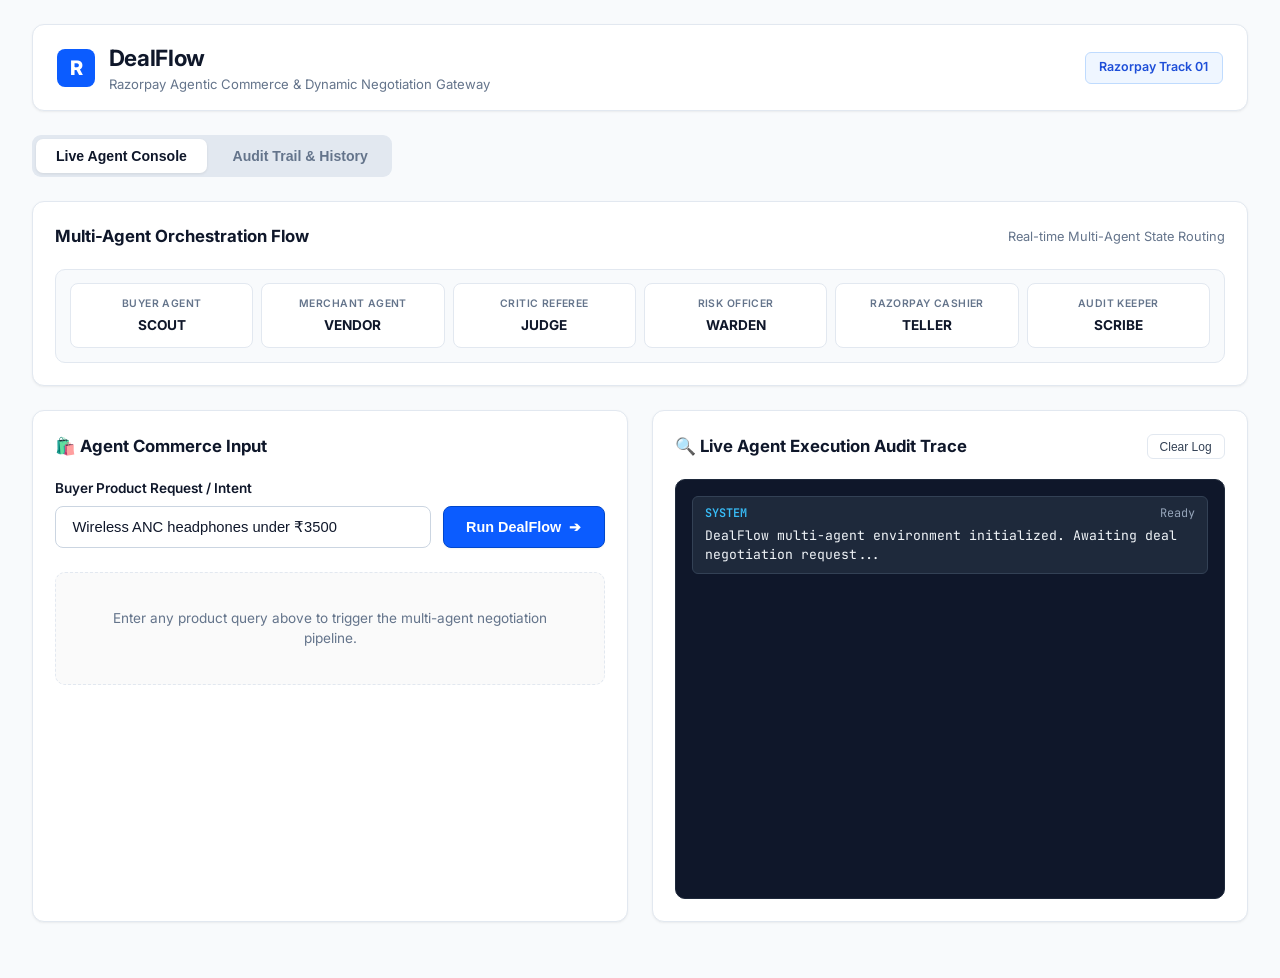
==== commit 0f4e8675: "Refine UI to professional Razorpay enterprise dashboard design and remove emojis except specified ti" ====
--- a/frontend/index.html
+++ b/frontend/index.html
@@ -7,12 +7,12 @@
   <link rel="stylesheet" href="styles.css">
   <link rel="preconnect" href="https://fonts.googleapis.com">
   <link rel="preconnect" href="https://fonts.gstatic.com" crossorigin>
-  <link href="https://fonts.googleapis.com/css2?family=Inter:wght@400;500;600;700;800;900&family=JetBrains+Mono:wght@400;600;700&display=swap" rel="stylesheet">
+  <link href="https://fonts.googleapis.com/css2?family=Inter:wght@400;500;600;700;800&family=JetBrains+Mono:wght@400;500;600&display=swap" rel="stylesheet">
 </head>
 <body>
 
   <div class="container">
-    <!-- Razorpay Header -->
+    <!-- Razorpay Corporate Header -->
     <header>
       <div class="logo-area">
         <div class="logo-icon">R</div>
@@ -22,14 +22,14 @@
         </div>
       </div>
       <div class="header-badges">
-        <span class="badge badge-rzp">⚡ Razorpay Track 01</span>
+        <span class="badge badge-rzp">Razorpay Track 01</span>
       </div>
     </header>
 
     <!-- Navigation Tabs -->
     <div class="nav-tabs">
-      <button class="tab-btn active" onclick="switchTab('dashboard')">🎮 Live Agent Console</button>
-      <button class="tab-btn" onclick="switchTab('history')">📜 Audit Trail & History</button>
+      <button class="tab-btn active" onclick="switchTab('dashboard')">Live Agent Console</button>
+      <button class="tab-btn" onclick="switchTab('history')">Audit Trail & History</button>
     </div>
 
     <!-- TAB 1: Live Control Console -->
@@ -39,7 +39,7 @@
       <div class="glass-card" style="margin-bottom: 1.5rem;">
         <div class="card-header">
           <div class="card-title">Multi-Agent Orchestration Flow</div>
-          <span style="font-size: 0.8rem; color: var(--text-muted);">Real-time Multi-Agent State Routing</span>
+          <span style="font-size: 0.8rem; color: var(--rzp-text-muted);">Real-time Multi-Agent State Routing</span>
         </div>
 
         <div class="agent-flow-graph">
@@ -91,7 +91,7 @@
 
           <!-- Negotiated Offer Output / Fallback Card -->
           <div id="outputArea" style="margin-top: 1.5rem;">
-            <div style="font-size: 0.85rem; color: var(--text-muted); text-align: center; padding: 2.2rem; border: 1px dashed var(--rzp-border); border-radius: 12px; background: rgba(4, 9, 20, 0.4);">
+            <div style="font-size: 0.85rem; color: var(--rzp-text-muted); text-align: center; padding: 2.2rem; border: 1px dashed var(--rzp-border); border-radius: 10px; background: #fafafa;">
               Enter any product query above to trigger the multi-agent negotiation pipeline.
             </div>
           </div>
@@ -122,7 +122,7 @@
     <div id="tab-history" class="tab-content hidden">
       <div class="glass-card">
         <div class="card-header">
-          <div class="card-title">📜 Historical Negotiation Audit Trail</div>
+          <div class="card-title">Historical Negotiation Audit Trail</div>
           <button class="btn-primary" onclick="loadHistory()" style="padding: 0.45rem 1.1rem; font-size: 0.82rem;">Refresh Records</button>
         </div>
 
@@ -140,7 +140,7 @@
           </thead>
           <tbody id="historyBody">
             <tr>
-              <td colspan="7" style="text-align: center; color: var(--text-muted); padding: 2rem;">Loading audit records from SQLite...</td>
+              <td colspan="7" style="text-align: center; color: var(--rzp-text-muted); padding: 2rem;">Loading audit records from SQLite...</td>
             </tr>
           </tbody>
         </table>
--- a/frontend/styles.css
+++ b/frontend/styles.css
@@ -1,5 +1,5 @@
-/* Razorpay Official Light Mode Design System - razorpay.com Exact Theme */
-@import url('https://fonts.googleapis.com/css2?family=Inter:wght@300;400;500;600;700;800;900&family=JetBrains+Mono:wght@400;600;700&display=swap');
+/* Razorpay Official Corporate Design System - Authentic Enterprise Theme */
+@import url('https://fonts.googleapis.com/css2?family=Inter:wght@400;500;600;700;800&family=JetBrains+Mono:wght@400;500;600&display=swap');
 
 :root {
   --rzp-bg-body: #f8fafc;
@@ -9,15 +9,15 @@
   --rzp-blue-hover: #0047cc;
   --rzp-blue-light: #eff6ff;
   --rzp-blue-border: #bfdbfe;
-  --rzp-navy-heading: #0b1426;
+  --rzp-navy-heading: #0f172a;
   --rzp-text-body: #334155;
   --rzp-text-muted: #64748b;
-  --rzp-green: #10b981;
-  --rzp-amber: #f59e0b;
-  --rzp-rose: #ef4444;
+  --rzp-green: #16a34a;
+  --rzp-amber: #d97706;
+  --rzp-rose: #dc2626;
   --rzp-border: #e2e8f0;
-  --rzp-shadow: 0 4px 20px -2px rgba(11, 20, 38, 0.08), 0 2px 6px -1px rgba(11, 20, 38, 0.04);
-  --rzp-shadow-hover: 0 12px 30px -4px rgba(11, 20, 38, 0.12), 0 4px 12px -2px rgba(11, 20, 38, 0.06);
+  --rzp-shadow: 0 1px 3px 0 rgba(0, 0, 0, 0.05), 0 1px 2px -1px rgba(0, 0, 0, 0.05);
+  --rzp-shadow-hover: 0 4px 6px -1px rgba(0, 0, 0, 0.05), 0 2px 4px -2px rgba(0, 0, 0, 0.05);
   --font-sans: 'Inter', system-ui, -apple-system, BlinkMacSystemFont, 'Segoe UI', Roboto, sans-serif;
   --font-mono: 'JetBrains Mono', 'Fira Code', Consolas, monospace;
 }
@@ -30,9 +30,6 @@
 
 body {
   background-color: var(--rzp-bg-body);
-  background-image: 
-    radial-gradient(circle at 10% 10%, rgba(11, 92, 255, 0.04) 0px, transparent 40%),
-    radial-gradient(circle at 90% 90%, rgba(11, 92, 255, 0.03) 0px, transparent 40%);
   color: var(--rzp-text-body);
   font-family: var(--font-sans);
   min-height: 100vh;
@@ -40,48 +37,47 @@
 }
 
 .container {
-  max-width: 1400px;
+  max-width: 1360px;
   margin: 0 auto;
   padding: 1.5rem 2rem;
 }
 
-/* Header - Razorpay Official Light Header */
+/* Header - Razorpay Corporate Header */
 header {
   display: flex;
   justify-content: space-between;
   align-items: center;
-  padding: 1.1rem 1.8rem;
+  padding: 1rem 1.5rem;
   background: #ffffff;
   border: 1px solid var(--rzp-border);
-  border-radius: 16px;
-  margin-bottom: 2rem;
+  border-radius: 12px;
+  margin-bottom: 1.5rem;
   box-shadow: var(--rzp-shadow);
 }
 
 .logo-area {
   display: flex;
   align-items: center;
-  gap: 1rem;
+  gap: 0.85rem;
 }
 
 .logo-icon {
-  width: 44px;
-  height: 44px;
+  width: 38px;
+  height: 38px;
   background: var(--rzp-blue-primary);
-  border-radius: 12px;
+  border-radius: 8px;
   display: flex;
   align-items: center;
   justify-content: center;
-  font-weight: 900;
+  font-weight: 800;
+  font-size: 1.25rem;
+  color: #ffffff;
+}
+
+.logo-title h1 {
   font-size: 1.4rem;
-  color: #ffffff;
-  box-shadow: 0 4px 14px rgba(11, 92, 255, 0.35);
-}
-
-.logo-title h1 {
-  font-size: 1.6rem;
-  font-weight: 800;
-  letter-spacing: -0.5px;
+  font-weight: 700;
+  letter-spacing: -0.3px;
   color: var(--rzp-navy-heading);
 }
 
@@ -93,77 +89,56 @@
 .header-badges {
   display: flex;
   align-items: center;
-  gap: 0.85rem;
+  gap: 0.75rem;
 }
 
 .badge {
-  padding: 0.45rem 0.95rem;
-  border-radius: 9999px;
-  font-size: 0.8rem;
+  padding: 0.35rem 0.85rem;
+  border-radius: 6px;
+  font-size: 0.78rem;
   font-weight: 600;
   display: inline-flex;
   align-items: center;
-  gap: 0.45rem;
+  gap: 0.4rem;
 }
 
 .badge-rzp {
   background: var(--rzp-blue-light);
-  color: var(--rzp-blue-primary);
+  color: #1d4ed8;
   border: 1px solid var(--rzp-blue-border);
 }
 
-.badge-live {
-  background: #ecfdf5;
-  color: #047857;
-  border: 1px solid #a7f3d0;
-}
-
-.pulse-dot {
-  width: 9px;
-  height: 9px;
-  background-color: #10b981;
-  border-radius: 50%;
-  box-shadow: 0 0 8px #10b981;
-  animation: pulse 1.8s infinite;
-}
-
-@keyframes pulse {
-  0% { opacity: 0.5; transform: scale(0.95); }
-  50% { opacity: 1; transform: scale(1.2); }
-  100% { opacity: 0.5; transform: scale(0.95); }
-}
-
-/* Nav Tabs */
+/* Segmented Control Nav Tabs */
 .nav-tabs {
   display: flex;
-  gap: 0.75rem;
+  gap: 0.35rem;
   margin-bottom: 1.5rem;
+  background: #e2e8f0;
+  padding: 0.25rem;
+  border-radius: 9px;
+  width: fit-content;
 }
 
 .tab-btn {
-  background: #ffffff;
-  border: 1px solid var(--rzp-border);
+  background: transparent;
+  border: none;
   color: var(--rzp-text-muted);
-  padding: 0.7rem 1.4rem;
-  border-radius: 12px;
+  padding: 0.55rem 1.25rem;
+  border-radius: 7px;
   cursor: pointer;
-  font-size: 0.92rem;
-  font-weight: 600;
-  transition: all 0.2s ease;
-  box-shadow: 0 1px 3px rgba(0, 0, 0, 0.05);
+  font-size: 0.88rem;
+  font-weight: 600;
+  transition: all 0.15s ease;
 }
 
 .tab-btn:hover {
   color: var(--rzp-navy-heading);
-  background: var(--rzp-bg-subtle);
-  border-color: #cbd5e1;
 }
 
 .tab-btn.active {
-  color: #ffffff;
-  background: var(--rzp-blue-primary);
-  border-color: var(--rzp-blue-primary);
-  box-shadow: 0 4px 14px rgba(11, 92, 255, 0.35);
+  color: var(--rzp-navy-heading);
+  background: #ffffff;
+  box-shadow: 0 1px 3px rgba(0, 0, 0, 0.08);
 }
 
 /* Layout Grid */
@@ -180,14 +155,14 @@
   }
 }
 
-/* White Razorpay Card */
+/* Enterprise White Card */
 .glass-card {
   background: #ffffff;
   border: 1px solid var(--rzp-border);
-  border-radius: 18px;
-  padding: 1.6rem;
+  border-radius: 12px;
+  padding: 1.4rem;
   box-shadow: var(--rzp-shadow);
-  transition: all 0.25s ease;
+  transition: all 0.2s ease;
 }
 
 .glass-card:hover {
@@ -199,15 +174,15 @@
   display: flex;
   justify-content: space-between;
   align-items: center;
-  margin-bottom: 1.35rem;
+  margin-bottom: 1.2rem;
 }
 
 .card-title {
-  font-size: 1.18rem;
-  font-weight: 700;
-  display: flex;
-  align-items: center;
-  gap: 0.6rem;
+  font-size: 1.05rem;
+  font-weight: 700;
+  display: flex;
+  align-items: center;
+  gap: 0.5rem;
   color: var(--rzp-navy-heading);
 }
 
@@ -215,58 +190,64 @@
 .agent-flow-graph {
   display: grid;
   grid-template-columns: repeat(6, 1fr);
-  gap: 0.6rem;
-  background: var(--rzp-bg-subtle);
+  gap: 0.5rem;
+  background: var(--rzp-bg-body);
   border: 1px solid var(--rzp-border);
-  border-radius: 14px;
-  padding: 1.1rem 0.6rem;
-  margin-bottom: 1.5rem;
+  border-radius: 10px;
+  padding: 0.85rem;
+  margin-top: 0.5rem;
 }
 
 .agent-node {
   background: #ffffff;
   border: 1px solid var(--rzp-border);
-  border-radius: 12px;
-  padding: 0.85rem 0.5rem;
+  border-radius: 8px;
+  padding: 0.75rem 0.4rem;
   text-align: center;
-  transition: all 0.25s ease;
-  box-shadow: 0 1px 3px rgba(0, 0, 0, 0.04);
+  transition: all 0.2s ease;
 }
 
 .agent-node .node-role {
-  font-size: 0.68rem;
+  font-size: 0.65rem;
   color: var(--rzp-text-muted);
   text-transform: uppercase;
-  letter-spacing: 0.5px;
+  letter-spacing: 0.04em;
   font-weight: 600;
 }
 
 .agent-node .node-name {
-  font-size: 0.88rem;
-  font-weight: 800;
-  margin-top: 0.25rem;
+  font-size: 0.85rem;
+  font-weight: 700;
+  margin-top: 0.2rem;
   color: var(--rzp-navy-heading);
 }
 
 .agent-node.active {
-  border-color: var(--rzp-blue-primary);
-  background: var(--rzp-blue-light);
-  box-shadow: 0 4px 12px rgba(11, 92, 255, 0.25);
-  transform: translateY(-2px);
+  border-color: #2563eb;
+  background: #eff6ff;
+  box-shadow: 0 1px 4px rgba(37, 99, 235, 0.12);
 }
 
 .agent-node.active .node-name {
-  color: var(--rzp-blue-primary);
+  color: #1d4ed8;
 }
 
 .agent-node.done {
-  border-color: var(--rzp-green);
-  background: #ecfdf5;
+  border-color: #16a34a;
+  background: #f0fdf4;
+}
+
+.agent-node.done .node-name {
+  color: #15803d;
 }
 
 .agent-node.vetoed {
-  border-color: var(--rzp-rose);
+  border-color: #dc2626;
   background: #fef2f2;
+}
+
+.agent-node.vetoed .node-name {
+  color: #b91c1c;
 }
 
 /* Prompt Form */
@@ -276,123 +257,107 @@
 
 .prompt-area label {
   display: block;
-  font-size: 0.88rem;
-  font-weight: 600;
-  color: var(--rzp-navy-heading);
-  margin-bottom: 0.55rem;
+  font-size: 0.85rem;
+  font-weight: 600;
+  color: var(--rzp-navy-heading);
+  margin-bottom: 0.45rem;
 }
 
 .input-group {
   display: flex;
-  gap: 0.85rem;
+  gap: 0.75rem;
 }
 
 .prompt-input {
   flex: 1;
   background: #ffffff;
-  border: 1px solid var(--rzp-border);
-  border-radius: 12px;
-  padding: 0.85rem 1.1rem;
-  color: var(--rzp-navy-heading);
-  font-size: 0.98rem;
+  border: 1px solid #cbd5e1;
+  border-radius: 8px;
+  padding: 0.75rem 1rem;
+  color: var(--rzp-navy-heading);
+  font-size: 0.92rem;
   outline: none;
-  transition: all 0.2s ease;
-  box-shadow: 0 1px 3px rgba(0, 0, 0, 0.03);
+  transition: all 0.15s ease;
 }
 
 .prompt-input:focus {
-  border-color: var(--rzp-blue-primary);
-  box-shadow: 0 0 0 3px rgba(11, 92, 255, 0.15);
+  border-color: #2563eb;
+  box-shadow: 0 0 0 3px rgba(37, 99, 235, 0.12);
 }
 
 .btn-primary {
   background: var(--rzp-blue-primary);
-  border: none;
+  border: 1px solid var(--rzp-blue-hover);
   color: #ffffff;
-  padding: 0.85rem 1.6rem;
-  border-radius: 12px;
-  font-weight: 700;
-  font-size: 0.95rem;
+  padding: 0.75rem 1.4rem;
+  border-radius: 8px;
+  font-weight: 600;
+  font-size: 0.9rem;
   cursor: pointer;
-  transition: all 0.2s ease;
+  transition: background 0.15s ease;
   display: flex;
   align-items: center;
   gap: 0.5rem;
-  box-shadow: 0 4px 14px rgba(11, 92, 255, 0.35);
+  box-shadow: 0 1px 2px 0 rgba(0, 0, 0, 0.05);
 }
 
 .btn-primary:hover {
   background: var(--rzp-blue-hover);
-  box-shadow: 0 6px 20px rgba(11, 92, 255, 0.45);
-  transform: translateY(-1px);
 }
 
 .btn-primary:disabled {
-  opacity: 0.5;
+  opacity: 0.6;
   cursor: not-allowed;
 }
 
-/* Log Console */
+/* Log Console - Clean Developer Audit Trace */
 .log-console {
   background: #0f172a;
   border: 1px solid #1e293b;
-  border-radius: 14px;
-  padding: 1.1rem;
+  border-radius: 10px;
+  padding: 1rem;
   font-family: var(--font-mono);
-  font-size: 0.84rem;
-  height: 440px;
+  font-size: 0.82rem;
+  height: 420px;
   overflow-y: auto;
   display: flex;
   flex-direction: column;
-  gap: 0.75rem;
+  gap: 0.6rem;
 }
 
 .log-entry {
-  padding: 0.6rem 0.85rem;
-  border-radius: 8px;
-  background: rgba(255, 255, 255, 0.03);
-  border-left: 3.5px solid var(--rzp-blue-primary);
+  padding: 0.55rem 0.75rem;
+  border-radius: 6px;
+  background: #1e293b;
+  border: 1px solid #334155;
   line-height: 1.45;
 }
 
-.log-entry.SCOUT { border-left-color: #38bdf8; }
-.log-entry.VENDOR { border-left-color: #60a5fa; }
-.log-entry.JUDGE { border-left-color: var(--rzp-amber); }
-.log-entry.WARDEN { border-left-color: #a5b4fc; }
-.log-entry.TELLER { border-left-color: var(--rzp-green); }
-.log-entry.SCRIBE { border-left-color: #c084fc; }
-.log-entry.SYSTEM { border-left-color: var(--rzp-text-muted); }
-
 .log-header {
   display: flex;
   justify-content: space-between;
-  font-size: 0.76rem;
+  font-size: 0.74rem;
   color: #94a3b8;
-  margin-bottom: 0.25rem;
+  margin-bottom: 0.2rem;
 }
 
 .log-agent {
-  font-weight: 700;
-}
-
-.log-entry.SCOUT .log-agent { color: #38bdf8; }
-.log-entry.VENDOR .log-agent { color: #60a5fa; }
-.log-entry.JUDGE .log-agent { color: #f59e0b; }
-.log-entry.WARDEN .log-agent { color: #a5b4fc; }
-.log-entry.TELLER .log-agent { color: #34d399; }
+  font-weight: 600;
+  color: #38bdf8;
+}
 
 .log-msg {
-  color: #f8fafc;
+  color: #f1f5f9;
 }
 
 /* Result Offer Card */
 .offer-card {
   background: #ffffff;
-  border: 1px solid var(--rzp-blue-border);
-  border-radius: 14px;
-  padding: 1.4rem;
+  border: 1px solid #bfdbfe;
+  border-radius: 10px;
+  padding: 1.25rem;
   margin-top: 1rem;
-  box-shadow: 0 4px 16px rgba(11, 92, 255, 0.1);
+  box-shadow: 0 1px 3px rgba(0, 0, 0, 0.05);
 }
 
 .offer-header {
@@ -400,45 +365,45 @@
   justify-content: space-between;
   align-items: center;
   border-bottom: 1px solid var(--rzp-border);
-  padding-bottom: 0.85rem;
-  margin-bottom: 0.85rem;
+  padding-bottom: 0.75rem;
+  margin-bottom: 0.75rem;
 }
 
 .product-row {
   display: flex;
   justify-content: space-between;
   align-items: center;
-  margin-bottom: 0.55rem;
+  margin-bottom: 0.5rem;
 }
 
 .product-name {
-  font-size: 0.98rem;
-  font-weight: 700;
+  font-size: 0.92rem;
+  font-weight: 600;
   color: var(--rzp-navy-heading);
 }
 
 .product-price {
-  font-weight: 700;
+  font-weight: 600;
   color: var(--rzp-blue-primary);
 }
 
 .upsell-box {
   background: var(--rzp-blue-light);
   border: 1px dashed var(--rzp-blue-border);
-  border-radius: 10px;
-  padding: 0.85rem;
-  margin: 0.85rem 0;
+  border-radius: 8px;
+  padding: 0.75rem;
+  margin: 0.75rem 0;
 }
 
 .upsell-tag {
-  font-size: 0.72rem;
+  font-size: 0.68rem;
   background: var(--rzp-blue-primary);
   color: #ffffff;
-  font-weight: 800;
-  padding: 0.18rem 0.5rem;
-  border-radius: 5px;
+  font-weight: 700;
+  padding: 0.15rem 0.45rem;
+  border-radius: 4px;
   text-transform: uppercase;
-  margin-bottom: 0.35rem;
+  margin-bottom: 0.3rem;
   display: inline-block;
 }
 
@@ -446,17 +411,17 @@
   display: flex;
   justify-content: space-between;
   align-items: center;
-  font-size: 1.2rem;
-  font-weight: 800;
-  margin-top: 1.1rem;
-  padding-top: 0.85rem;
+  font-size: 1.1rem;
+  font-weight: 700;
+  margin-top: 1rem;
+  padding-top: 0.75rem;
   border-top: 1px solid var(--rzp-border);
   color: var(--rzp-navy-heading);
 }
 
 .total-amount {
   color: var(--rzp-blue-primary);
-  font-size: 1.4rem;
+  font-size: 1.25rem;
 }
 
 .pay-btn {
@@ -465,29 +430,27 @@
   text-align: center;
   background: var(--rzp-blue-primary);
   color: #ffffff;
-  font-weight: 800;
-  font-size: 1.05rem;
-  padding: 0.95rem;
-  border-radius: 12px;
+  font-weight: 700;
+  font-size: 0.95rem;
+  padding: 0.85rem;
+  border-radius: 8px;
   text-decoration: none;
-  margin-top: 1.2rem;
-  box-shadow: 0 4px 16px rgba(11, 92, 255, 0.35);
-  transition: all 0.25s ease;
+  margin-top: 1rem;
+  box-shadow: 0 1px 2px rgba(0, 0, 0, 0.05);
+  transition: background 0.15s ease;
 }
 
 .pay-btn:hover {
   background: var(--rzp-blue-hover);
-  box-shadow: 0 6px 22px rgba(11, 92, 255, 0.5);
-  transform: translateY(-1px);
 }
 
 .alert-fallback {
   background: #fef2f2;
   border: 1px solid #fecdd3;
-  border-radius: 12px;
-  padding: 1.1rem;
+  border-radius: 8px;
+  padding: 1rem;
   color: #991b1b;
-  font-size: 0.9rem;
+  font-size: 0.88rem;
   margin-top: 1rem;
 }
 
@@ -495,36 +458,36 @@
 .history-table {
   width: 100%;
   border-collapse: collapse;
-  margin-top: 1rem;
+  margin-top: 0.75rem;
 }
 
 .history-table th, .history-table td {
-  padding: 0.85rem 1.1rem;
+  padding: 0.75rem 1rem;
   text-align: left;
   border-bottom: 1px solid var(--rzp-border);
-  font-size: 0.88rem;
+  font-size: 0.85rem;
 }
 
 .history-table th {
   color: var(--rzp-text-muted);
   font-weight: 600;
+  background: var(--rzp-bg-body);
 }
 
 .chip-btn {
   background: #ffffff;
   border: 1px solid var(--rzp-border);
   color: var(--rzp-text-body);
-  padding: 0.4rem 0.85rem;
-  border-radius: 8px;
-  font-size: 0.82rem;
+  padding: 0.3rem 0.75rem;
+  border-radius: 6px;
+  font-size: 0.78rem;
   cursor: pointer;
-  transition: all 0.2s ease;
+  transition: all 0.15s ease;
 }
 
 .chip-btn:hover {
   background: var(--rzp-bg-subtle);
-  border-color: var(--rzp-blue-primary);
-  color: var(--rzp-blue-primary);
+  border-color: #cbd5e1;
 }
 
 .hidden {
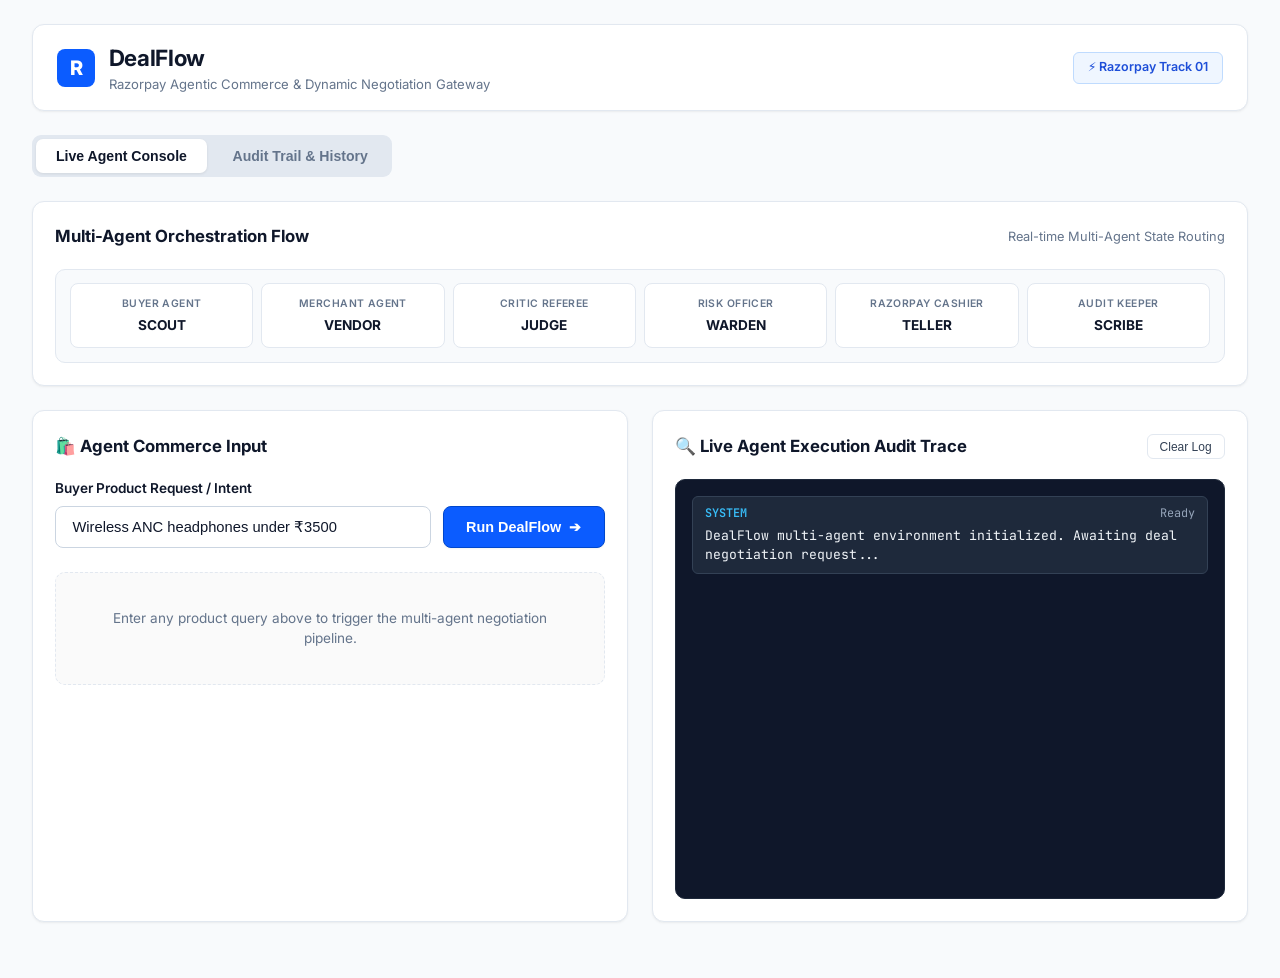
==== commit 931e6c93: "Add back lightning emoji to Razorpay Track 01 header badge" ====
--- a/frontend/index.html
+++ b/frontend/index.html
@@ -22,7 +22,7 @@
         </div>
       </div>
       <div class="header-badges">
-        <span class="badge badge-rzp">Razorpay Track 01</span>
+        <span class="badge badge-rzp">⚡ Razorpay Track 01</span>
       </div>
     </header>
 
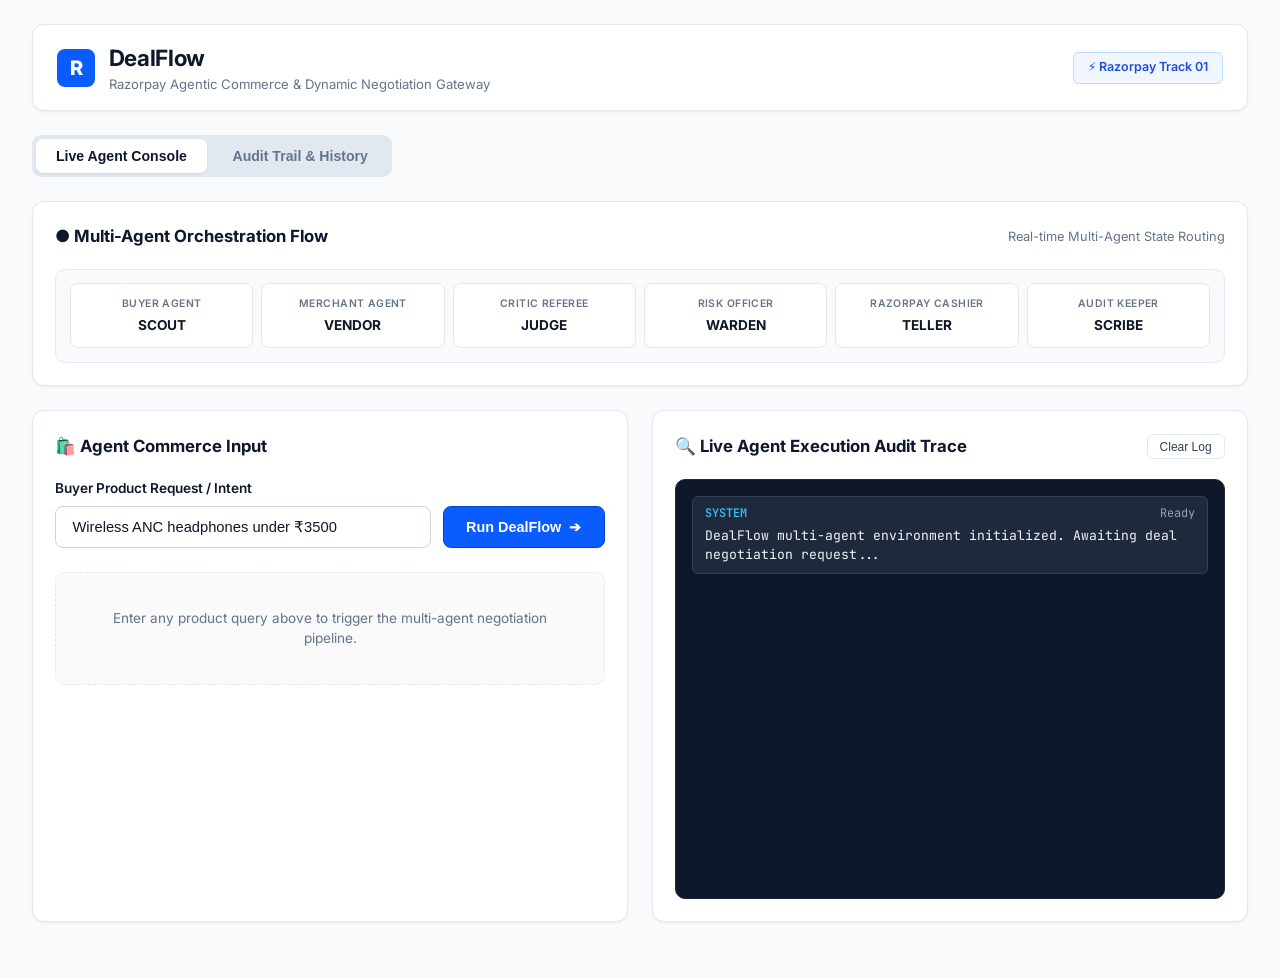
==== commit 5ee7d4de: "Add black dot indicator in front of Multi-Agent Orchestration Flow" ====
--- a/frontend/index.html
+++ b/frontend/index.html
@@ -38,7 +38,7 @@
       <!-- Multi-Agent Graph Diagram -->
       <div class="glass-card" style="margin-bottom: 1.5rem;">
         <div class="card-header">
-          <div class="card-title">Multi-Agent Orchestration Flow</div>
+          <div class="card-title">● Multi-Agent Orchestration Flow</div>
           <span style="font-size: 0.8rem; color: var(--rzp-text-muted);">Real-time Multi-Agent State Routing</span>
         </div>
 
